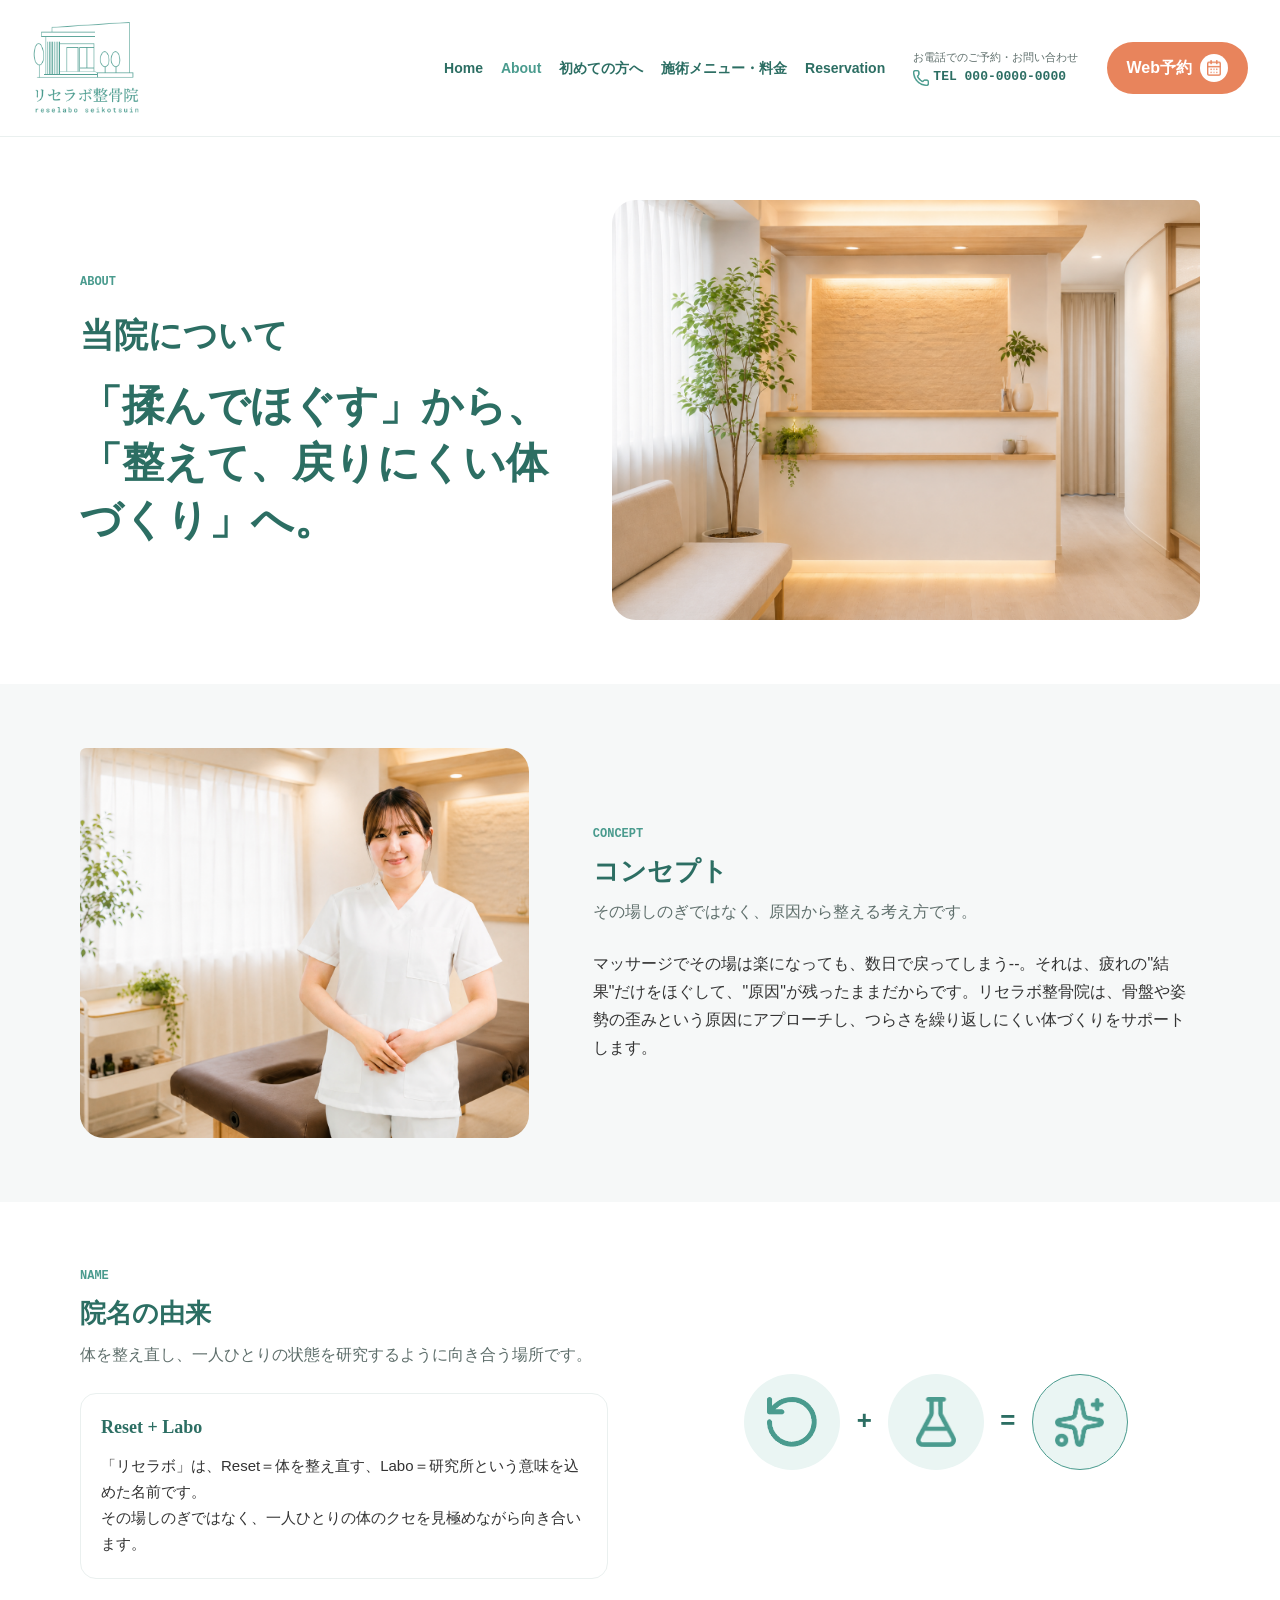
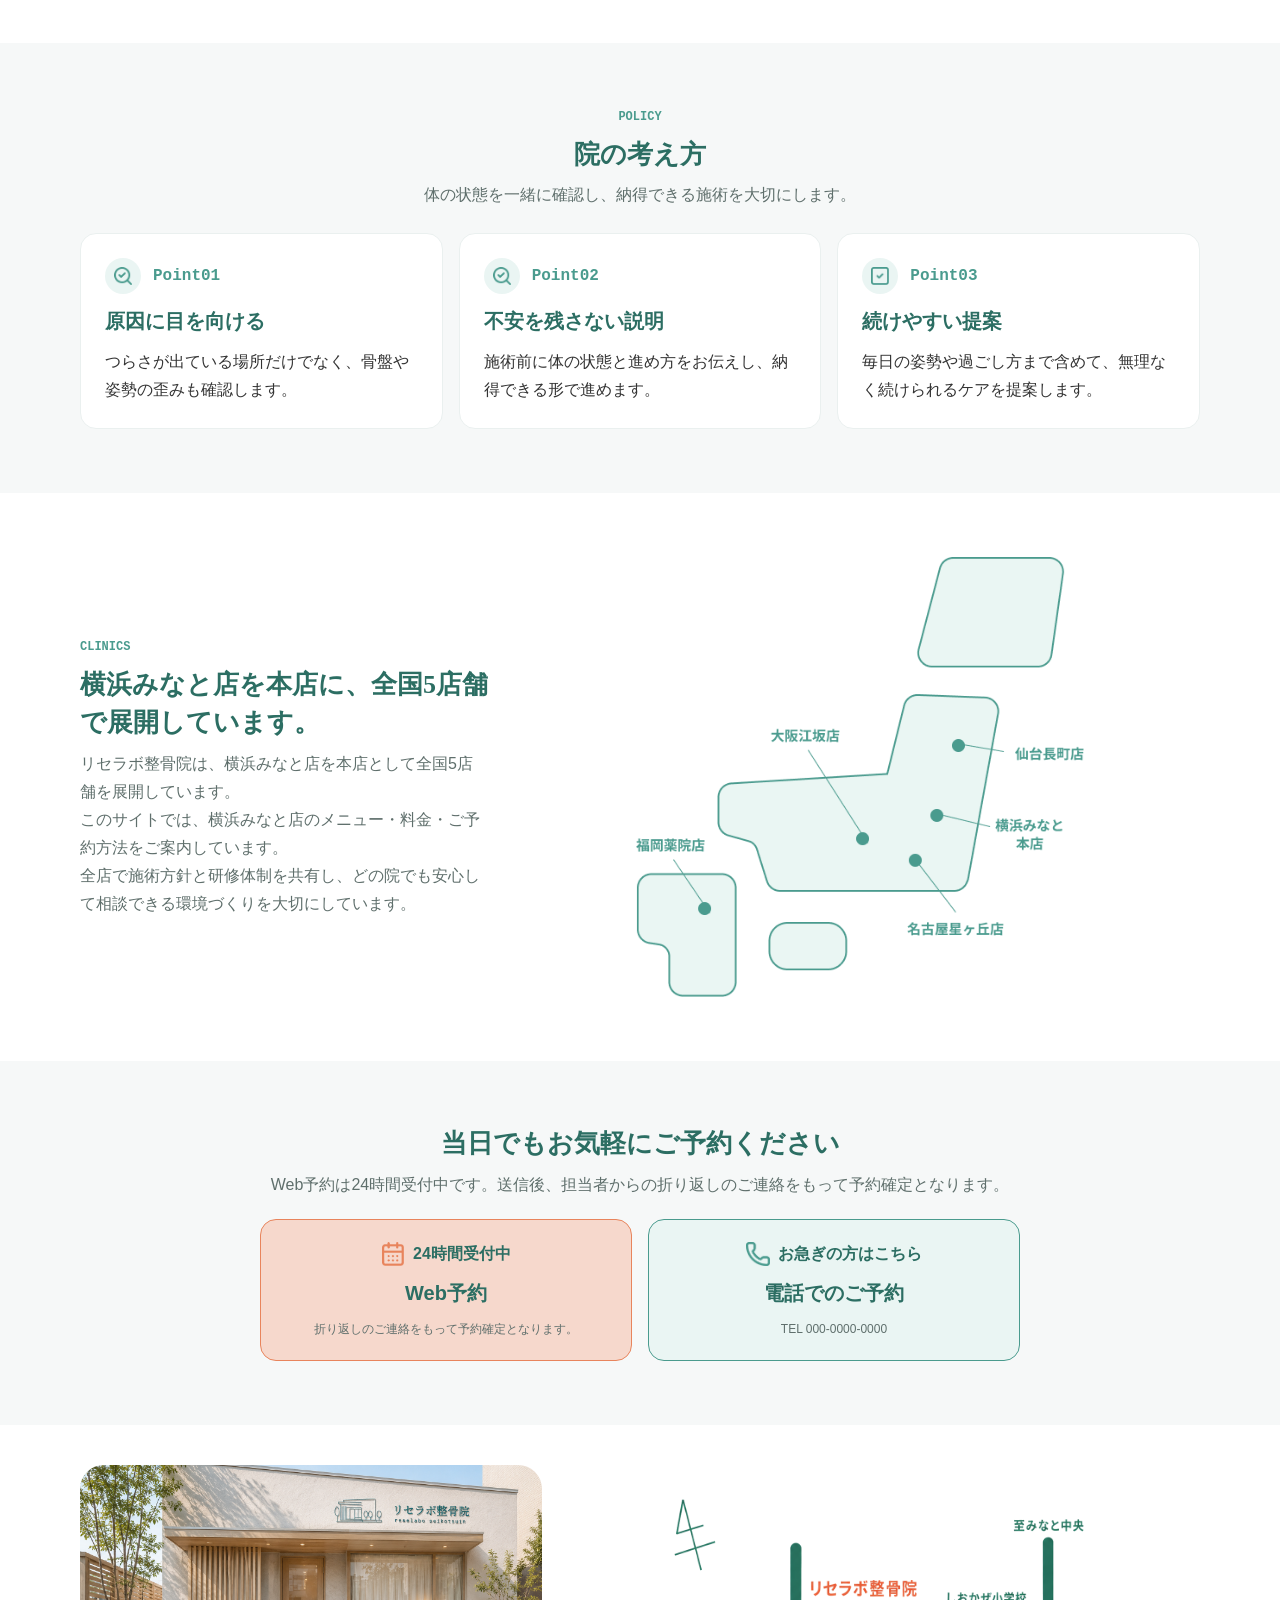
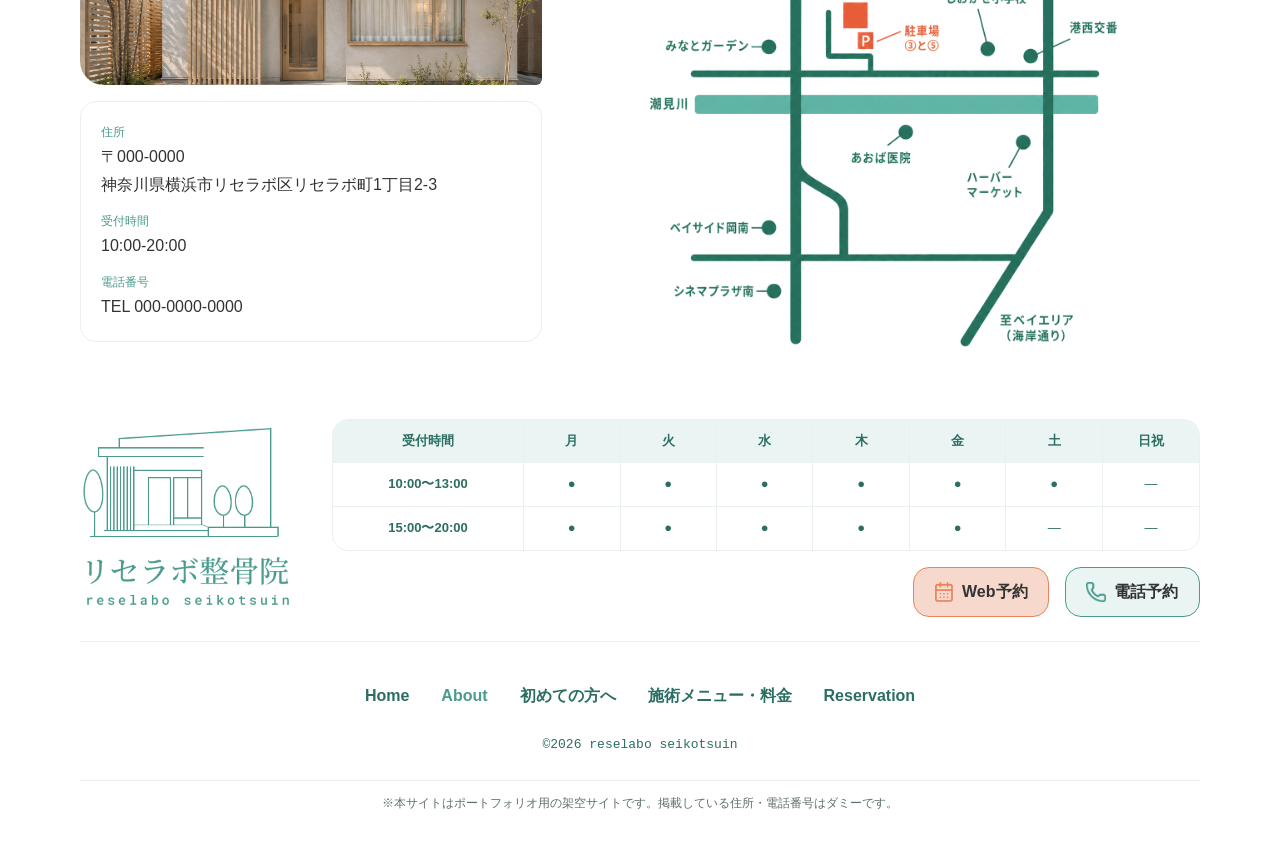
==== about.html @ 58d39042 "Add Reselabo portfolio website" ====
<!doctype html>
<html lang="ja">
  <head>
    <meta charset="UTF-8" />
    <meta name="viewport" content="width=device-width, initial-scale=1.0" />
    <meta
      name="description"
      content="リセラボ整骨院 横浜みなと店の考え方、院名の由来、全国5店舗展開についてご案内します。"
    />
    <title>当院について | リセラボ整骨院</title>
    <link rel="stylesheet" href="styles.css" />
  </head>
  <body data-page="about">
    <a class="skip-link" href="#main">本文へ移動</a>
    <div id="site-header"></div>

    <main id="main">
      <section class="about-hero section section-base" aria-labelledby="about-hero-title">
        <div class="page-container about-hero__inner">
          <img
            src="assets/images/clinic/interior.png"
            alt="明るく落ち着いた院内の受付と待合スペース"
            class="about-hero__image"
          />
          <div class="about-hero__content">
            <p class="eyebrow">ABOUT</p>
            <h1 id="about-hero-title" class="page-title">当院について</h1>
            <p class="about-hero__catch">
              「揉んでほぐす」から、<br />
              「整えて、戻りにくい体づくり」へ。
            </p>
          </div>
        </div>
      </section>

      <section class="section section-subtle about-concept" aria-labelledby="concept-title">
        <div class="page-container about-split about-split--image-last">
          <div class="section-stack">
            <div class="section-title">
              <p class="eyebrow">CONCEPT</p>
              <h2 id="concept-title">コンセプト</h2>
              <p>その場しのぎではなく、原因から整える考え方です。</p>
            </div>
            <p class="body-copy">
              マッサージでその場は楽になっても、数日で戻ってしまう--。それは、疲れの"結果"だけをほぐして、"原因"が残ったままだからです。リセラボ整骨院は、骨盤や姿勢の歪みという原因にアプローチし、つらさを繰り返しにくい体づくりをサポートします。
            </p>
          </div>
          <img
            src="assets/images/service/practitioner_profile.png"
            alt="施術者が落ち着いた表情でこちらを見ているプロフィール写真"
            class="section-image about-concept__image"
          />
        </div>
      </section>

      <section class="section section-base name-origin" aria-labelledby="name-origin-title">
        <div class="page-container name-origin__inner">
          <div class="section-stack name-origin__text">
            <div class="section-title">
              <p class="eyebrow">NAME</p>
              <h2 id="name-origin-title">院名の由来</h2>
              <p>体を整え直し、一人ひとりの状態を研究するように向き合う場所です。</p>
            </div>
            <article class="simple-card">
              <h3>Reset + Labo</h3>
              <p>
                「リセラボ」は、Reset＝体を整え直す、Labo＝研究所という意味を込めた名前です。<br />
                その場しのぎではなく、一人ひとりの体のクセを見極めながら向き合います。
              </p>
            </article>
          </div>
          <div class="formula" aria-label="Reset と Labo を組み合わせた院名の意味">
            <span class="formula__circle" aria-hidden="true"><img class="icon icon--formula" src="assets/images/icons/icon-reset.png" alt="" /></span>
            <span class="formula__symbol">+</span>
            <span class="formula__circle" aria-hidden="true"><img class="icon icon--formula" src="assets/images/icons/icon-labo.png" alt="" /></span>
            <span class="formula__symbol">=</span>
            <span class="formula__circle formula__circle--outlined" aria-hidden="true"><img class="icon icon--formula" src="assets/images/icons/icon-sparkles.png" alt="" /></span>
          </div>
        </div>
      </section>

      <section class="section section-subtle philosophy" aria-labelledby="philosophy-title">
        <div class="page-container section-stack">
          <div class="section-title section-title--center">
            <p class="eyebrow">POLICY</p>
            <h2 id="philosophy-title">院の考え方</h2>
            <p>体の状態を一緒に確認し、納得できる施術を大切にします。</p>
          </div>
          <div class="card-grid card-grid--three">
            <article class="reason-card">
              <p class="card-label"><span class="card-icon" aria-hidden="true"><img class="icon icon--card" src="assets/images/icons/icon-search-check.png" alt="" /></span>Point01</p>
              <h3>原因に目を向ける</h3>
              <p>つらさが出ている場所だけでなく、骨盤や姿勢の歪みも確認します。</p>
            </article>
            <article class="reason-card">
              <p class="card-label"><span class="card-icon" aria-hidden="true"><img class="icon icon--card" src="assets/images/icons/icon-search-check.png" alt="" /></span>Point02</p>
              <h3>不安を残さない説明</h3>
              <p>施術前に体の状態と進め方をお伝えし、納得できる形で進めます。</p>
            </article>
            <article class="reason-card">
              <p class="card-label"><span class="card-icon" aria-hidden="true"><img class="icon icon--card" src="assets/images/icons/icon-check-box.png" alt="" /></span>Point03</p>
              <h3>続けやすい提案</h3>
              <p>毎日の姿勢や過ごし方まで含めて、無理なく続けられるケアを提案します。</p>
            </article>
          </div>
        </div>
      </section>

      <section class="section section-base stores" aria-labelledby="stores-title">
        <div class="page-container stores__inner">
          <div class="section-title stores__text">
            <p class="eyebrow">CLINICS</p>
            <h2 id="stores-title">横浜みなと店を本店に、全国5店舗で展開しています。</h2>
            <p>
              リセラボ整骨院は、横浜みなと店を本店として全国5店舗を展開しています。<br />
              このサイトでは、横浜みなと店のメニュー・料金・ご予約方法をご案内しています。<br />
              全店で施術方針と研修体制を共有し、どの院でも安心して相談できる環境づくりを大切にしています。
            </p>
          </div>
          <figure class="stores-map">
            <picture>
              <source media="(min-width: 1024px)" srcset="assets/images/store_map_pc.png" />
              <img
                src="assets/images/store_map_sp.png"
                alt="横浜みなと店、名古屋星ヶ丘店、大阪江坂店、福岡薬院店、仙台長町店の全国5店舗を示した日本地図"
              />
            </picture>
            <figcaption>横浜みなと店を本店とし、全国5店舗で同じ品質のケアをお届けしています。</figcaption>
          </figure>
        </div>
      </section>

      <section class="section section-subtle reservation-cta" aria-labelledby="about-reservation-title">
        <div class="page-container reservation-cta__inner">
          <div class="section-title section-title--center">
            <h2 id="about-reservation-title">当日でもお気軽にご予約ください</h2>
            <p>Web予約は24時間受付中です。送信後、担当者からの折り返しのご連絡をもって予約確定となります。</p>
          </div>
          <div class="reservation-options">
            <a class="reservation-option reservation-option--web" href="reservation.html">
              <span class="reservation-option__meta"><img class="icon icon--reservation-option" src="assets/images/icons/icon-calendar.png" alt="" aria-hidden="true" /><span>24時間受付中</span></span>
              <strong>Web予約</strong>
              <small>折り返しのご連絡をもって予約確定となります。</small>
            </a>
            <a class="reservation-option reservation-option--phone" href="tel:0000000000">
              <span class="reservation-option__meta"><img class="icon icon--reservation-option" src="assets/images/icons/icon-phone.png" alt="" aria-hidden="true" /><span>お急ぎの方はこちら</span></span>
              <strong>電話でのご予約</strong>
              <small>TEL 000-0000-0000</small>
            </a>
          </div>
        </div>
      </section>

      <section class="section section-base access" aria-labelledby="access-title">
        <div class="page-container access__inner">
          <div class="access__main">
            <div class="section-title">
              <p class="eyebrow">ACCESS</p>
              <h2 id="access-title">アクセス</h2>
            </div>
            <img
              src="assets/images/clinic/exterior.png"
              alt="リセラボ整骨院 横浜みなと店の外観"
              class="section-image section-image--access"
            />
            <div class="clinic-info">
              <p><span>住所</span>〒000-0000<br />神奈川県横浜市リセラボ区リセラボ町1丁目2-3</p>
              <p><span>受付時間</span>10:00-20:00</p>
              <p><span>電話番号</span>TEL 000-0000-0000</p>
            </div>
          </div>
          <img
            src="assets/images/reselabo_map_transparent.png"
            alt="リセラボ整骨院 横浜みなと店周辺の簡易地図"
            class="map-image"
          />
        </div>
      </section>

      <section class="section section-subtle hours" aria-labelledby="hours-title">
        <div class="page-container section-stack">
          <div class="section-title">
            <p class="eyebrow">INFORMATION</p>
            <h2 id="hours-title">受付時間とお電話でのご相談</h2>
          </div>
          <div class="hours-table-wrap">
            <table class="hours-table" aria-label="受付時間">
              <thead>
                <tr>
                  <th scope="col">受付時間</th>
                  <th scope="col">月</th>
                  <th scope="col">火</th>
                  <th scope="col">水</th>
                  <th scope="col">木</th>
                  <th scope="col">金</th>
                  <th scope="col">土</th>
                  <th scope="col">日祝</th>
                </tr>
              </thead>
              <tbody>
                <tr>
                  <th scope="row">10:00〜13:00</th>
                  <td>●</td>
                  <td>●</td>
                  <td>●</td>
                  <td>●</td>
                  <td>●</td>
                  <td>●</td>
                  <td>—</td>
                </tr>
                <tr>
                  <th scope="row">15:00〜20:00</th>
                  <td>●</td>
                  <td>●</td>
                  <td>●</td>
                  <td>●</td>
                  <td>●</td>
                  <td>—</td>
                  <td>—</td>
                </tr>
              </tbody>
            </table>
          </div>
          <a class="phone-block" href="tel:0000000000">TEL 000-0000-0000</a>
        </div>
      </section>
    </main>

    <div id="site-footer"></div>
    <div id="fixed-cta"></div>
    <script src="scripts.js"></script>
  </body>
</html>
---- styles.css ----
:root {
  --color-bg-base: #ffffff;
  --color-bg-subtle: #f6f8f8;
  --color-bg-card: #ffffff;
  --color-text-primary: #333333;
  --color-text-secondary: #5f6f6c;
  --color-border-default: #dce6e4;
  --color-border-soft: #eaf0ef;
  --color-brand-primary: #4a9b8e;
  --color-brand-dark: #2c6e63;
  --color-brand-cta: #e8845c;
  --color-brand-on-primary: #ffffff;
  --color-brand-soft: #eaf5f3;
  --color-marker-cta-soft: #f6d8cc;
  --font-title: "Noto Serif JP", "Source Han Serif VF", "Yu Mincho", serif;
  --font-body: "Noto Sans JP", "Hiragino Sans", "Yu Gothic", sans-serif;
  --font-en: "Roboto Mono", "SFMono-Regular", Consolas, monospace;
  --space-1: 4px;
  --space-2: 8px;
  --space-3: 12px;
  --space-4: 16px;
  --space-5: 20px;
  --space-6: 24px;
  --space-8: 32px;
  --space-10: 40px;
  --space-12: 48px;
  --space-16: 64px;
  --radius-sm: 6px;
  --radius-md: 10px;
  --radius-lg: 16px;
  --radius-xl: 24px;
  --shadow-soft: 0 12px 30px rgba(51, 51, 51, 0.08);
}

* {
  box-sizing: border-box;
}

html {
  scroll-behavior: smooth;
}

body {
  margin: 0;
  color: var(--color-text-primary);
  background: var(--color-bg-base);
  font-family: var(--font-body);
  line-height: 1.75;
}

img {
  display: block;
  max-width: 100%;
  height: auto;
}

a {
  color: inherit;
  text-decoration: none;
}

button,
input,
textarea,
select {
  font: inherit;
}

.skip-link {
  position: fixed;
  top: 8px;
  left: 8px;
  z-index: 1000;
  transform: translateY(-140%);
  border-radius: 999px;
  background: var(--color-brand-dark);
  color: var(--color-brand-on-primary);
  padding: 8px 12px;
}

.skip-link:focus {
  transform: translateY(0);
}

.page-container {
  width: min(100% - 48px, 1120px);
  margin-inline: auto;
}

.section {
  padding-block: var(--space-10);
}

.section-base {
  background: var(--color-bg-base);
}

.section-subtle {
  background: var(--color-bg-subtle);
}

.section-stack {
  display: grid;
  gap: var(--space-6);
}

.eyebrow {
  margin: 0;
  color: var(--color-brand-primary);
  font-family: var(--font-en);
  font-size: 12px;
  font-weight: 700;
  letter-spacing: 0;
}

.section-title {
  display: grid;
  gap: var(--space-2);
}

.section-title--center {
  max-width: 820px;
  margin-inline: auto;
  text-align: center;
}

.section-title h2,
.section-title h3 {
  margin: 0;
  color: var(--color-brand-dark);
  font-family: var(--font-title);
  font-size: 22px;
  line-height: 1.45;
}

.section-title p:not(.eyebrow) {
  margin: 0;
  color: var(--color-text-secondary);
  font-size: 15px;
}

.body-copy,
.section-note {
  margin: 0;
  color: var(--color-text-primary);
  font-size: 15px;
}

.icon {
  display: block;
  flex: 0 0 auto;
  object-fit: contain;
}

.icon--card {
  width: 18px;
  height: 18px;
}

.icon--concern {
  width: 22px;
  height: 22px;
}

.icon--cta {
  width: 20px;
  height: 20px;
}

.icon--formula {
  width: 52%;
  height: 52%;
}

.icon--reservation-option {
  width: 24px;
  height: 24px;
}

.icon--footer-action {
  width: 20px;
  height: 20px;
}

.section-note {
  color: var(--color-text-secondary);
  text-align: center;
}

.button {
  display: inline-flex;
  min-height: 46px;
  align-items: center;
  justify-content: center;
  border-radius: 999px;
  padding: 12px 20px;
  font-weight: 700;
  line-height: 1.2;
}

.button--secondary {
  justify-self: stretch;
  color: var(--color-brand-on-primary);
  background: var(--color-brand-primary);
}

.site-header {
  position: relative;
  z-index: 50;
  background: var(--color-bg-base);
  box-shadow: 0 1px 0 var(--color-border-soft);
}

.site-header__inner {
  display: flex;
  min-height: 176px;
  align-items: center;
  justify-content: space-between;
  gap: var(--space-4);
  width: min(100% - 40px, 1376px);
  margin-inline: auto;
}

.site-header__logo img {
  width: 240px;
  height: 132px;
  object-fit: contain;
}

.hamburger {
  display: inline-flex;
  width: 60px;
  height: 60px;
  flex-direction: column;
  align-items: center;
  justify-content: center;
  gap: 5px;
  border: 0;
  border-radius: 999px;
  background: var(--color-brand-soft);
  color: var(--color-brand-dark);
  cursor: pointer;
}

.hamburger span {
  width: 22px;
  height: 2px;
  border-radius: 999px;
  background: currentColor;
}

@media (max-width: 1023px) {
  .site-header__inner {
    position: relative;
    justify-content: center;
  }

  .site-header__logo {
    display: block;
    margin-inline: auto;
  }

  .site-header__logo img {
    width: clamp(160px, calc(100vw - 160px), 240px);
  }

  .hamburger {
    position: absolute;
    right: 0;
  }
}

.site-nav {
  position: absolute;
  top: calc(100% + 8px);
  right: 20px;
  left: 20px;
  display: grid;
  gap: var(--space-4);
  border: 1px solid var(--color-border-soft);
  border-radius: var(--radius-lg);
  background: var(--color-bg-base);
  padding: var(--space-5);
  box-shadow: var(--shadow-soft);
  opacity: 0;
  pointer-events: none;
  transform: translateY(-8px);
  transition: 180ms ease;
}

.site-nav.is-open {
  opacity: 1;
  pointer-events: auto;
  transform: translateY(0);
}

.site-nav__links {
  display: grid;
  gap: var(--space-4);
  color: var(--color-brand-dark);
  font-weight: 700;
}

.site-nav__links a[aria-current="page"],
.footer-nav a[aria-current="page"] {
  color: var(--color-brand-primary);
}

.site-nav__phone {
  display: grid;
  gap: 2px;
  margin: 0;
  color: var(--color-text-secondary);
  font-family: var(--font-en);
  font-size: 13px;
}

.site-nav__phone-label,
.site-nav__phone-icon,
.site-nav__cta-icon-frame,
.site-nav__cta-icon {
  display: none;
}

.site-nav__cta {
  color: var(--color-brand-on-primary);
  background: var(--color-brand-cta);
}

.hero {
  padding-block: var(--space-10);
}

.hero__inner {
  display: grid;
  gap: var(--space-4);
}

.hero__visual {
  position: relative;
  min-height: 284px;
}

.hero__image {
  width: 100%;
  height: 250px;
  object-fit: cover;
  border-radius: 8px var(--radius-xl) var(--radius-xl) var(--radius-xl);
}

.trust-seals {
  position: absolute;
  right: clamp(4px, 2vw, 8px);
  bottom: 0;
  width: clamp(154px, 44vw, 180px);
}

.trust-seals__deco,
.trust-seals__deco img {
  display: block;
  width: 100%;
}

.trust-seals__labels {
  position: absolute;
  inset-block: 0;
  inset-inline: -2.4%;
  display: grid;
  grid-template-columns: repeat(2, minmax(0, 1fr));
}

.trust-seal {
  display: grid;
  grid-template-rows: auto auto;
  align-content: center;
  justify-items: center;
  gap: 1px;
  margin: 0;
  color: var(--color-brand-dark);
  padding: 10%;
  font-size: 11px;
  line-height: 1.3;
  text-align: center;
}

.trust-seal span,
.trust-seal strong {
  white-space: nowrap;
}

.trust-seal strong {
  display: block;
  font-family: var(--font-title);
  font-size: 16px;
}

.hero__content {
  display: grid;
  gap: var(--space-4);
}

.hero__logo {
  display: none;
}

.hero__title {
  margin: 0;
  color: var(--color-brand-dark);
  font-family: var(--font-title);
  font-size: 28px;
  font-weight: 700;
  line-height: 1.35;
}

.hero__lead {
  margin: 0;
  color: var(--color-brand-dark);
  font-size: 15px;
  font-weight: 700;
  line-height: 1.6;
}

.text-marker {
  -webkit-box-decoration-break: clone;
  box-decoration-break: clone;
  padding-inline: 0.05em;
  background-repeat: no-repeat;
  background-position: left calc(100% + 2px);
  background-size: 100% 38%;
}

.marker-copy {
  margin: 0;
  color: var(--color-brand-dark);
  font-weight: 700;
}

.text-marker--base {
  background-image: linear-gradient(var(--color-brand-soft), var(--color-brand-soft));
}

.text-marker--subtle {
  background-image: linear-gradient(var(--color-marker-cta-soft), var(--color-marker-cta-soft));
}

.split-layout {
  display: grid;
  gap: var(--space-8);
}

.section-image,
.wide-image,
.map-image {
  width: 100%;
  object-fit: cover;
}

.section-image {
  height: 232px;
}

.section-image--concern {
  border-radius: var(--radius-xl) var(--radius-sm) var(--radius-xl) var(--radius-xl);
}

.section-image--first,
.wide-image {
  border-radius: var(--radius-sm) var(--radius-xl) var(--radius-xl) var(--radius-xl);
}

.section-image--access {
  border-radius: var(--radius-xl) var(--radius-xl) var(--radius-sm) var(--radius-xl);
}

.concern-list {
  display: grid;
  gap: var(--space-3);
  margin: 0;
  padding: 0;
  list-style: none;
}

.concern-list li {
  display: flex;
  align-items: center;
  gap: var(--space-3);
  border: 1px solid var(--color-border-soft);
  border-radius: var(--radius-lg);
  background: var(--color-bg-card);
  padding: var(--space-4);
  font-size: 15px;
  line-height: 1.65;
}

.face-icon,
.card-icon {
  display: inline-grid;
  flex: 0 0 auto;
  place-items: center;
  width: 36px;
  height: 36px;
  border-radius: 999px;
  background: var(--color-brand-soft);
  overflow: hidden;
}

.card-grid {
  display: grid;
  gap: var(--space-4);
}

.reason-card,
.case-card {
  display: grid;
  gap: var(--space-3);
  border: 1px solid var(--color-border-soft);
  border-radius: var(--radius-lg);
  background: var(--color-bg-card);
  padding: var(--space-5);
}

.card-label {
  display: flex;
  align-items: center;
  gap: var(--space-3);
  margin: 0;
  color: var(--color-brand-primary);
  font-family: var(--font-en);
  font-weight: 700;
}

.reason-card h3,
.case-card h3 {
  margin: 0;
  color: var(--color-brand-dark);
  font-family: var(--font-title);
  font-size: 18px;
  line-height: 1.5;
}

.reason-card p:not(.card-label),
.case-card p:not(.card-label) {
  margin: 0;
  font-size: 15px;
}

.wide-image {
  height: 236px;
}

.reservation-cta__inner {
  display: grid;
  gap: var(--space-5);
}

.reservation-options {
  display: grid;
  gap: var(--space-4);
}

.reservation-option {
  display: grid;
  min-height: 140px;
  place-items: center;
  gap: var(--space-2);
  border-radius: var(--radius-lg);
  padding: var(--space-5);
  text-align: center;
}

.reservation-option--web {
  border: 1px solid var(--color-brand-cta);
  background: var(--color-marker-cta-soft);
}

.reservation-option--phone {
  border: 1px solid var(--color-brand-primary);
  background: var(--color-brand-soft);
}

.reservation-option span {
  color: var(--color-brand-dark);
  font-weight: 700;
}

.reservation-option__meta {
  display: inline-flex;
  align-items: center;
  justify-content: center;
  gap: var(--space-2);
}

.reservation-option strong {
  color: var(--color-brand-dark);
  font-size: 20px;
}

.reservation-option small {
  color: var(--color-text-secondary);
  font-size: 12px;
}

.news-list {
  overflow: hidden;
  border: 1px solid var(--color-border-soft);
  border-radius: var(--radius-lg);
  background: var(--color-bg-card);
}

.news-item {
  display: grid;
  gap: var(--space-2);
  padding: var(--space-4);
  border-bottom: 1px solid var(--color-border-soft);
}

.site-footer__pc-info {
  display: none;
}

.site-footer__sp-info {
  display: grid;
  gap: var(--space-6);
}

.news-item:last-child {
  border-bottom: 0;
}

.news-item__meta {
  display: flex;
  flex-wrap: wrap;
  gap: var(--space-3);
  color: var(--color-text-secondary);
  font-family: var(--font-en);
  font-size: 12px;
}

.news-item__category {
  color: var(--color-brand-primary);
  font-family: var(--font-body);
}

.news-item__title {
  font-size: 15px;
  line-height: 1.6;
}

.access__inner,
.access__main {
  display: grid;
  gap: var(--space-8);
}

.clinic-info {
  display: grid;
  gap: var(--space-3);
  border: 1px solid var(--color-border-soft);
  border-radius: var(--radius-lg);
  background: var(--color-bg-card);
  padding: var(--space-5);
}

.clinic-info p {
  margin: 0;
}

.clinic-info span {
  display: block;
  color: var(--color-brand-primary);
  font-size: 12px;
}

.map-image {
  height: 300px;
  object-fit: contain;
}

.hours-table-wrap {
  width: 100%;
  max-width: 100%;
  overflow: hidden;
  border: 1px solid var(--color-border-soft);
  border-radius: var(--radius-lg);
  background: var(--color-bg-card);
}

.hours-table {
  width: 100%;
  max-width: 100%;
  table-layout: fixed;
  border-collapse: collapse;
  color: var(--color-brand-dark);
  font-size: 10.5px;
  text-align: center;
}

.hours-table th,
.hours-table td {
  border-right: 1px solid var(--color-border-soft);
  border-bottom: 1px solid var(--color-border-soft);
  padding: 8px 1px;
  white-space: nowrap;
}

.hours-table th:first-child {
  width: 30%;
}

.hours-table tr:last-child th,
.hours-table tr:last-child td {
  border-bottom: 0;
}

.hours-table th:last-child,
.hours-table td:last-child {
  border-right: 0;
}

.hours-table thead th {
  background: var(--color-brand-soft);
}

.phone-block {
  display: flex;
  min-height: 66px;
  align-items: center;
  justify-content: center;
  border-radius: var(--radius-lg);
  background: var(--color-brand-soft);
  color: var(--color-brand-dark);
  font-family: var(--font-en);
  font-size: 20px;
  font-weight: 700;
}

.site-footer {
  background: var(--color-bg-base);
  padding-block: var(--space-10);
}

.site-footer__inner {
  display: grid;
  gap: var(--space-6);
  width: min(100% - 48px, 1120px);
  margin-inline: auto;
  text-align: center;
}

.site-footer__logo {
  width: 184px;
  margin-inline: auto;
}

.site-footer__store {
  display: grid;
  gap: var(--space-2);
  color: var(--color-brand-dark);
}

.site-footer__store p {
  margin: 0;
}

.site-footer__phone {
  font-family: var(--font-en);
  font-size: 20px;
  font-weight: 700;
}

.footer-nav {
  display: grid;
  gap: var(--space-4);
  color: var(--color-brand-dark);
  font-weight: 700;
}

.footer-actions {
  display: grid;
  gap: var(--space-4);
}

.footer-action {
  display: flex;
  min-height: 58px;
  align-items: center;
  justify-content: center;
  gap: var(--space-2);
  border-radius: var(--radius-lg);
  font-weight: 700;
}

.footer-action--web {
  border: 1px solid var(--color-brand-cta);
  background: var(--color-marker-cta-soft);
}

.footer-action--phone {
  border: 1px solid var(--color-brand-primary);
  background: var(--color-brand-soft);
}

.site-footer__credit {
  margin: 0;
  color: var(--color-brand-dark);
  font-family: var(--font-en);
  font-size: 13px;
}

.site-footer__demo-note {
  margin: 0;
  border-top: 1px solid var(--color-border-soft);
  padding-top: var(--space-3);
  color: var(--color-text-secondary);
  font-size: 11px;
  line-height: 1.7;
  text-align: center;
}

@media (max-width: 1023px) {
  .site-footer__store {
    font-size: 14px;
    font-weight: 400;
    line-height: 1.65;
  }

  .site-footer__store strong {
    font-weight: 500;
  }

  .site-footer__phone {
    font-size: 18px;
    font-weight: 600;
  }

  .site-footer__sp-info .footer-action {
    font-size: 14px;
    font-weight: 600;
  }

  .footer-nav {
    font-size: 14px;
    font-weight: 500;
  }

  .site-footer__credit {
    font-size: 12px;
  }
}

.fixed-cta {
  position: fixed;
  right: 0;
  bottom: 96px;
  z-index: 40;
  display: flex;
  width: clamp(44px, 12vw, 48px);
  min-height: 124px;
  flex-direction: column;
  align-items: center;
  justify-content: center;
  gap: var(--space-1);
  border-radius: var(--radius-xl) var(--radius-sm) var(--radius-sm) var(--radius-xl);
  background: var(--color-brand-cta);
  color: var(--color-brand-on-primary);
  padding: var(--space-2) 4px;
  box-shadow: 0 2px 6px rgba(51, 51, 51, 0.08);
  font-weight: 700;
  line-height: 1.15;
  text-align: center;
}

.fixed-cta__icon-frame {
  display: inline-grid;
  width: 28px;
  height: 28px;
  flex: 0 0 auto;
  place-items: center;
  border-radius: 999px;
  background: var(--color-bg-base);
}

.fixed-cta__label {
  font-size: 12px;
  writing-mode: vertical-rl;
  text-orientation: upright;
  letter-spacing: 0.04em;
}

.desktop-only,
.desktop-title {
  display: none;
}

.mobile-title {
  display: inline;
}

.about-hero__inner,
.about-split,
.name-origin__inner,
.stores__inner {
  display: grid;
  gap: var(--space-6);
}

.about-hero__image {
  width: 100%;
  height: 240px;
  object-fit: cover;
  border-radius: var(--radius-xl) var(--radius-sm) var(--radius-xl) var(--radius-xl);
}

.about-hero__content {
  display: grid;
  gap: var(--space-5);
}

.page-title {
  margin: 0;
  color: var(--color-brand-dark);
  font-family: var(--font-title);
  font-size: 28px;
  line-height: 1.35;
}

.about-hero__catch {
  margin: 0;
  color: var(--color-brand-dark);
  font-family: var(--font-title);
  font-size: 22px;
  font-weight: 700;
  line-height: 1.55;
}

.about-concept__image {
  height: 230px;
  border-radius: var(--radius-sm) var(--radius-xl) var(--radius-xl) var(--radius-xl);
}

.simple-card {
  display: grid;
  gap: var(--space-3);
  border: 1px solid var(--color-border-soft);
  border-radius: var(--radius-lg);
  background: var(--color-bg-card);
  padding: var(--space-5);
}

.simple-card h3 {
  margin: 0;
  color: var(--color-brand-dark);
  font-family: var(--font-title);
  font-size: 18px;
  line-height: 1.5;
}

.simple-card p {
  margin: 0;
  font-size: 15px;
}

.formula {
  display: flex;
  align-items: center;
  justify-content: center;
  gap: var(--space-2);
}

.formula__circle {
  display: inline-grid;
  width: 58px;
  height: 58px;
  place-items: center;
  border-radius: 999px;
  background: var(--color-brand-soft);
  color: var(--color-brand-primary);
  font-family: var(--font-en);
  font-weight: 700;
}

.formula__circle--outlined {
  border: 1px solid var(--color-brand-primary);
}

.formula__symbol {
  color: var(--color-brand-dark);
  font-family: var(--font-en);
  font-size: 18px;
  font-weight: 700;
}

.stores-map {
  display: grid;
  gap: var(--space-3);
  margin: 0;
  border: 0;
  border-radius: 0;
  background: transparent;
  padding: 0;
  overflow: visible;
}

.stores-map img {
  width: 100%;
  aspect-ratio: 1;
  object-fit: contain;
}

.stores-map figcaption {
  width: min(100% - 48px, 294px);
  margin-inline: auto;
  color: var(--color-text-secondary);
  font-size: 13px;
  line-height: 1.6;
  text-align: center;
}

/* First visit page: mobile-first page-specific layout. */
.first-visit-page .visit-hero__inner,
.first-visit-page .visit-split {
  display: grid;
  gap: var(--space-6);
}

.first-visit-page .visit-hero__image,
.first-visit-page .visit-image {
  width: 100%;
  height: 240px;
  object-fit: cover;
  border-radius: var(--radius-xl) var(--radius-sm) var(--radius-xl) var(--radius-xl);
}

.first-visit-page .visit-hero__content {
  display: grid;
  gap: var(--space-4);
}

.first-visit-page .visit-hero__catch {
  margin: 0;
  color: var(--color-brand-dark);
  font-family: var(--font-title);
  font-size: 22px;
  font-weight: 700;
  line-height: 1.55;
}

.first-visit-page .visit-image--welcome {
  border-radius: var(--radius-sm) var(--radius-xl) var(--radius-xl) var(--radius-xl);
}

.first-visit-page .visit-image--gentle {
  border-radius: var(--radius-xl) var(--radius-xl) var(--radius-sm) var(--radius-xl);
}

.flow-list {
  display: grid;
  gap: var(--space-4);
  margin: 0;
  padding: 0;
  list-style: none;
}

.flow-item {
  display: grid;
  gap: var(--space-3);
  border: 1px solid var(--color-border-soft);
  border-radius: var(--radius-lg);
  background: var(--color-bg-card);
  padding: var(--space-5);
}

.flow-item__number {
  margin: 0;
  color: var(--color-brand-primary);
  font-family: var(--font-en);
  font-size: 12px;
  font-weight: 700;
}

.flow-item__header {
  display: flex;
  align-items: center;
  gap: var(--space-3);
}

.flow-item__body {
  display: grid;
  gap: var(--space-2);
}

.icon--flow {
  width: 36px;
  height: 36px;
}

.flow-item h3,
.visit-info-card h3,
.visit-note-card h3 {
  margin: 0;
  color: var(--color-brand-dark);
  font-family: var(--font-title);
  font-size: 18px;
  line-height: 1.5;
}

.flow-item p:not(.flow-item__number),
.visit-info-card p,
.visit-note-card p {
  margin: 0;
  font-size: 15px;
}

.visit-card-list {
  display: grid;
  gap: var(--space-4);
}

.visit-info-card,
.visit-note-card {
  display: grid;
  gap: var(--space-2);
  border: 1px solid var(--color-border-soft);
  border-radius: var(--radius-lg);
  background: var(--color-bg-card);
  padding: var(--space-5);
}

.first-visit-page .visit-duration .visit-note-card {
  text-align: center;
}

.visit-check-list {
  display: grid;
  gap: var(--space-3);
  margin: 0;
  padding: 0;
  list-style: none;
}

.visit-check-list li {
  display: grid;
  grid-template-columns: 20px minmax(0, 1fr);
  align-items: start;
  gap: var(--space-3);
  border-radius: var(--radius-lg);
  background: var(--color-brand-soft);
  padding: var(--space-4);
  font-size: 15px;
}

.visit-check-list li::before {
  content: "";
  width: 20px;
  height: 20px;
  background: url("assets/images/icons/icon-circle-check.png") center / contain no-repeat;
}

.first-visit-page .visit-image--frequency {
  border-radius: var(--radius-sm) var(--radius-xl) var(--radius-xl) var(--radius-xl);
}

.qa-list {
  display: grid;
  gap: var(--space-3);
}

.qa-item {
  overflow: hidden;
  border: 1px solid var(--color-border-soft);
  border-radius: var(--radius-lg);
  background: var(--color-bg-card);
}

.qa-item__question {
  margin: 0;
  padding: var(--space-4);
  color: var(--color-brand-dark);
  font-family: var(--font-body);
  font-size: 15px;
  font-weight: 700;
  line-height: 1.6;
}

.qa-item__answer {
  border-top: 1px solid var(--color-border-soft);
  padding: var(--space-4);
}

.qa-item__answer p {
  margin: 0;
  font-size: 15px;
}

/* Menu and price page: mobile-first page-specific layout. */
.menu-price-page .menu-price-hero__inner,
.menu-price-page .menu-price-split {
  display: grid;
  gap: var(--space-6);
}

.menu-price-page .menu-price-hero__image,
.menu-price-page .menu-price-image {
  width: 100%;
  height: 230px;
  object-fit: cover;
  border-radius: var(--radius-xl) var(--radius-sm) var(--radius-xl) var(--radius-xl);
}

.menu-price-page .menu-price-hero__content {
  display: grid;
  gap: var(--space-4);
}

.menu-price-page .menu-price-hero__catch {
  margin: 0;
  color: var(--color-brand-dark);
  font-family: var(--font-title);
  font-size: 22px;
  font-weight: 700;
  line-height: 1.55;
}

.menu-price-page .menu-price-image--insurance,
.menu-price-page .menu-price-image--flow {
  height: 210px;
}

.insurance-case-list {
  display: grid;
  gap: var(--space-3);
  margin: 0;
  padding: 0;
  list-style: none;
}

.insurance-case-list li {
  display: grid;
  grid-template-columns: 24px minmax(0, 1fr);
  align-items: start;
  gap: var(--space-3);
  border: 1px solid var(--color-border-soft);
  border-radius: var(--radius-lg);
  background: var(--color-bg-card);
  padding: var(--space-4);
  font-size: 15px;
}

.icon--insurance-case {
  width: 24px;
  height: 24px;
}

.menu-price-note {
  margin: 0;
  color: var(--color-text-secondary);
  font-size: 13px;
  line-height: 1.7;
}

.price-table-wrap {
  width: 100%;
  max-width: 100%;
  overflow: hidden;
  border: 1px solid var(--color-border-default);
  border-radius: var(--radius-lg);
  background: var(--color-bg-card);
}

.price-table {
  width: 100%;
  max-width: 100%;
  table-layout: fixed;
  border-collapse: collapse;
  font-size: 13px;
  line-height: 1.55;
}

.price-table th,
.price-table td {
  border-right: 1px solid var(--color-border-soft);
  border-bottom: 1px solid var(--color-border-soft);
  padding: var(--space-3);
  text-align: left;
  overflow-wrap: anywhere;
}

.price-table th:first-child {
  width: 39%;
  color: var(--color-brand-dark);
}

.price-table thead th {
  background: var(--color-brand-soft);
  font-weight: 700;
}

.price-table th:last-child,
.price-table td:last-child {
  border-right: 0;
}

.price-table tbody tr:last-child th,
.price-table tbody tr:last-child td {
  border-bottom: 0;
}

.treatment-menu-list {
  display: grid;
  gap: var(--space-5);
}

.treatment-menu-card {
  display: grid;
  align-content: center;
  gap: var(--space-3);
  min-height: 340px;
  border: 1px solid var(--color-border-soft);
  border-radius: var(--radius-lg);
  background: var(--color-bg-card);
  padding: var(--space-5);
}

.treatment-menu-card h3 {
  margin: 0;
  color: var(--color-brand-dark);
  font-family: var(--font-title);
  font-size: 20px;
}

.treatment-menu-card p:not(.eyebrow) {
  margin: 0;
  font-size: 15px;
}

.treatment-menu-card__lead {
  color: var(--color-brand-dark);
  font-weight: 700;
}

/* Reservation page: mobile-first page-specific layout. */
.reservation-page .reservation-hero__inner,
.reservation-page .reservation-web__inner,
.reservation-page .phone-reservation__inner {
  display: grid;
  gap: var(--space-6);
}

.reservation-page .reservation-hero__image {
  width: 100%;
  height: 230px;
  object-fit: cover;
  border-radius: var(--radius-xl) var(--radius-sm) var(--radius-xl) var(--radius-xl);
}

.reservation-page .reservation-hero__content {
  display: grid;
  gap: var(--space-5);
  padding-right: clamp(24px, 7vw, 32px);
}

.reservation-page .reservation-demo-note {
  width: min(100%, 720px);
  margin: 0 auto;
  border: 1px solid var(--color-border-soft);
  border-radius: var(--radius-md);
  background: var(--color-brand-soft);
  padding: var(--space-3) var(--space-4);
  color: var(--color-text-secondary);
  font-size: 13px;
  line-height: 1.7;
}

.reservation-page .reservation-hero__title {
  margin: 0;
  color: var(--color-brand-dark);
  font-family: var(--font-title);
  font-size: 28px;
  line-height: 1.45;
}

.reservation-page .reservation-form,
.reservation-page .reservation-form-card,
.reservation-page .reservation-field {
  display: grid;
  min-width: 0;
}

.reservation-page .reservation-form {
  gap: var(--space-5);
}

.reservation-page .reservation-form-card {
  gap: 18px;
  border: 1px solid var(--color-border-soft);
  border-radius: var(--radius-lg);
  background: var(--color-bg-card);
  padding: var(--space-5);
}

.reservation-page .reservation-field {
  gap: var(--space-2);
}

.reservation-page .reservation-label-row {
  display: flex;
  min-width: 0;
  align-items: center;
  gap: var(--space-2);
}

.reservation-page .reservation-label-row label {
  color: var(--color-brand-dark);
  font-size: 15px;
  font-weight: 700;
}

.reservation-page .reservation-required {
  flex: 0 0 auto;
  border-radius: var(--radius-sm);
  background: var(--color-brand-soft);
  color: var(--color-brand-primary);
  padding: 3px var(--space-2);
  font-size: 12px;
  font-weight: 700;
  line-height: 1.4;
}

.reservation-page .reservation-control {
  display: block;
  width: 100%;
  max-width: 100%;
  min-width: 0;
  min-height: 52px;
  border: 1px solid var(--color-border-default);
  border-radius: var(--radius-md);
  background: var(--color-bg-card);
  color: var(--color-text-primary);
  padding: 0 var(--space-4);
  font-size: 16px;
  line-height: 1.6;
}

.reservation-page .reservation-control::placeholder {
  color: var(--color-text-secondary);
  opacity: 1;
}

.reservation-page .reservation-control:focus {
  border-color: var(--color-brand-primary);
  outline: 2px solid var(--color-brand-soft);
  outline-offset: 1px;
}

.reservation-page .reservation-control--textarea {
  min-height: 112px;
  padding-block: var(--space-3);
  resize: vertical;
}

.reservation-page .reservation-submit {
  width: 100%;
  min-height: 56px;
  border: 0;
  color: var(--color-brand-on-primary);
  background: var(--color-brand-cta);
  cursor: pointer;
}

.reservation-page .reservation-confirmation {
  display: grid;
  gap: var(--space-4);
  border: 1px solid var(--color-border-soft);
  border-radius: var(--radius-lg);
  background: var(--color-bg-card);
  padding: var(--space-5);
}

.reservation-page .reservation-confirmation h3,
.reservation-page .reservation-confirmation p {
  margin: 0;
}

.reservation-page .reservation-confirmation h3 {
  color: var(--color-brand-dark);
  font-family: var(--font-title);
  font-size: 18px;
}

.reservation-page .reservation-confirmation p {
  color: var(--color-text-secondary);
  font-size: 13px;
}

.reservation-page .phone-reservation__card {
  display: grid;
  gap: var(--space-3);
  border: 1px solid var(--color-border-soft);
  border-radius: var(--radius-lg);
  background: var(--color-bg-card);
  padding: var(--space-5);
  text-align: center;
}

.reservation-page .phone-reservation__card .phone-block {
  min-width: 0;
  gap: var(--space-2);
}

.reservation-page .phone-reservation__icon {
  width: 24px;
  height: 24px;
}

.reservation-page .phone-reservation__card p {
  margin: 0;
  color: var(--color-text-secondary);
  font-size: 14px;
  text-align: center;
}

/* Reservation Complete page: mobile-first page-specific layout. */
.reservation-complete-page .complete-message__inner,
.reservation-complete-page .complete-flow__inner,
.reservation-complete-page .complete-support__inner {
  display: grid;
  gap: var(--space-6);
}

.reservation-complete-page .complete-message__card {
  display: grid;
  gap: var(--space-5);
  border: 1px solid var(--color-border-soft);
  border-radius: var(--radius-xl);
  background: var(--color-bg-card);
  padding: var(--space-6);
  text-align: center;
}

.reservation-complete-page .complete-message__card h1 {
  margin: 0;
  color: var(--color-brand-dark);
  font-family: var(--font-title);
  font-size: 28px;
  line-height: 1.45;
}

.reservation-complete-page .complete-message__body,
.reservation-complete-page .complete-message__note p {
  margin: 0;
}

.reservation-complete-page .complete-message__body {
  color: var(--color-text-primary);
  font-size: 15px;
  line-height: 1.8;
}

.reservation-complete-page .complete-message__note {
  border: 1px solid var(--color-border-soft);
  border-radius: var(--radius-lg);
  background: var(--color-brand-soft);
  padding: var(--space-4);
  color: var(--color-text-primary);
  font-size: 13px;
  line-height: 1.8;
  text-align: left;
}

.reservation-complete-page .complete-demo-note {
  margin: 0;
  color: var(--color-text-secondary);
  font-size: 12px;
  line-height: 1.7;
}

.reservation-complete-page .complete-flow__list {
  display: grid;
  gap: var(--space-4);
  margin: 0;
  padding: 0;
  list-style: none;
}

.reservation-complete-page .complete-flow__item {
  display: grid;
  grid-template-columns: 44px minmax(0, 1fr);
  min-width: 0;
  align-items: center;
  gap: var(--space-4);
  border: 1px solid var(--color-border-soft);
  border-radius: var(--radius-lg);
  background: var(--color-bg-card);
  padding: var(--space-4);
}

.reservation-complete-page .complete-flow__number {
  display: inline-grid;
  width: 44px;
  height: 44px;
  place-items: center;
  border-radius: 999px;
  background: var(--color-brand-soft);
  color: var(--color-brand-dark);
  font-family: var(--font-en);
  font-size: 13px;
  font-weight: 700;
}

.reservation-complete-page .complete-flow__item p {
  min-width: 0;
  margin: 0;
  color: var(--color-brand-dark);
  font-size: 15px;
  font-weight: 600;
  line-height: 1.7;
}

.reservation-complete-page .complete-support__card {
  display: grid;
  justify-items: center;
  gap: var(--space-3);
  border: 1px solid var(--color-border-soft);
  border-radius: var(--radius-lg);
  background: var(--color-brand-soft);
  padding: var(--space-5);
  text-align: center;
}

.reservation-complete-page .complete-support__card .phone-block {
  min-width: 0;
  gap: var(--space-2);
}

.reservation-complete-page .complete-support__icon {
  width: 24px;
  height: 24px;
}

.reservation-complete-page .complete-support__card p {
  margin: 0;
  color: var(--color-text-secondary);
  font-size: 14px;
}

.reservation-complete-page .complete-home-action {
  display: grid;
  justify-items: center;
}

.reservation-complete-page .complete-home-action .button {
  width: 100%;
}

@media (min-width: 768px) {
  .page-container {
    width: min(100% - 80px, 1120px);
  }

  .section {
    padding-block: var(--space-12);
  }

  .card-grid--two,
  .reservation-options {
    grid-template-columns: repeat(2, minmax(0, 1fr));
  }

  .button--secondary {
    justify-self: center;
    min-width: 236px;
  }

  .formula {
    gap: var(--space-4);
  }

  .stores-map {
    justify-self: center;
    width: min(100%, 560px);
  }

  .hours-table {
    font-size: 12px;
  }

  .hours-table th,
  .hours-table td {
    padding: 9px 4px;
  }

  .hours-table th:first-child {
    width: 24%;
  }
}

@media (min-width: 1024px) {
  .top-hero__eyebrow {
    display: none;
  }

  .reservation-page .reservation-hero__content {
    padding-right: 0;
  }

  .section {
    padding-block: var(--space-16);
  }

  .hours-table {
    font-size: 13px;
  }

  .hours-table th,
  .hours-table td {
    padding: 10px 8px;
  }

  .hours-table th:first-child {
    width: 22%;
  }

  .section-title h2,
  .section-title h3 {
    font-size: 26px;
  }

  .section-title p:not(.eyebrow),
  .body-copy,
  .reason-card p:not(.card-label),
  .case-card p:not(.card-label) {
    font-size: 16px;
  }

  .site-header__inner {
    min-height: 136px;
    width: calc(100% - var(--space-16));
    max-width: calc(1376px - var(--space-8));
  }

  .site-header__logo img {
    width: auto;
    height: clamp(80px, 7.2vw, 104px);
  }

  body[data-page="home"] .site-header__logo {
    visibility: hidden;
  }

  .hamburger {
    display: none;
  }

  .site-nav {
    position: static;
    display: flex;
    align-items: center;
    gap: clamp(16px, 2.2vw, 32px);
    border: 0;
    border-radius: 0;
    box-shadow: none;
    opacity: 1;
    pointer-events: auto;
    transform: none;
    padding: 0;
  }

  .site-nav__links {
    display: flex;
    align-items: center;
    gap: clamp(8px, 1.4vw, 24px);
    font-size: clamp(12px, 1.1vw, 14px);
    white-space: nowrap;
  }

  .site-nav__phone {
    font-size: 12px;
  }

  .site-nav__phone--detailed {
    align-items: start;
    gap: var(--space-1);
  }

  .site-nav__phone-label {
    display: block;
    color: var(--color-text-secondary);
    font-family: var(--font-body);
    font-size: 11px;
    line-height: 1.4;
    white-space: nowrap;
  }

  .site-nav__phone-number {
    display: flex;
    align-items: center;
    gap: var(--space-1);
    color: var(--color-brand-dark);
    font-family: var(--font-en);
    font-size: clamp(13px, 1vw, 15px);
    font-weight: 700;
    line-height: 1.3;
    white-space: nowrap;
  }

  .site-nav__phone-icon {
    display: block;
    width: 16px;
    height: 16px;
  }

  .site-nav__phone--detailed .site-nav__phone-hours {
    display: none;
  }

  .site-nav__cta {
    min-width: clamp(120px, 11vw, 180px);
  }

  .site-nav__cta--with-icon {
    gap: var(--space-2);
  }

  .site-nav__cta-icon-frame {
    display: grid;
    width: 28px;
    height: 28px;
    flex: 0 0 28px;
    place-items: center;
    border-radius: 50%;
    background: var(--color-bg-base);
  }

  .site-nav__cta-icon {
    display: block;
    width: 16px;
    height: 16px;
  }

  .hero {
    min-height: 720px;
    display: grid;
    align-items: center;
  }

  .hero__inner {
    grid-template-columns: minmax(0, 0.9fr) minmax(0, 1.1fr);
    align-items: center;
    justify-content: center;
    gap: clamp(var(--space-8), 4vw, var(--space-16));
  }

  .hero__content {
    order: -1;
    gap: var(--space-6);
  }

  .hero__logo {
    display: block;
    width: min(100%, 360px);
    height: 216px;
    object-fit: contain;
  }

  .hero__visual {
    min-height: 540px;
  }

  .hero__image {
    height: 430px;
  }

  .trust-seals {
    right: clamp(16px, 2vw, 24px);
    bottom: clamp(12px, 1.25vw, 18px);
    width: clamp(280px, 30vw, 420px);
  }

  .trust-seals__labels {
    inset-inline: 3.2%;
  }

  .trust-seal {
    font-size: 16px;
    padding: 12%;
  }

  .trust-seal strong {
    font-size: 26px;
  }

  .hero__title {
    font-size: 42px;
  }

  .hero__lead {
    font-size: 18px;
  }

  .split-layout {
    grid-template-columns: 1fr 1fr;
    align-items: center;
    gap: var(--space-16);
  }

  .split-layout--reverse .section-stack {
    order: -1;
  }

  .section-image--concern {
    height: 520px;
  }

  .section-image--first {
    height: 380px;
  }

  .section-image--access {
    height: 280px;
  }

  .card-grid--three {
    grid-template-columns: repeat(3, minmax(0, 1fr));
  }

  .reason-card,
  .case-card {
    padding: var(--space-6);
  }

  .reason-card h3,
  .case-card h3 {
    font-size: 20px;
  }

  .wide-image {
    height: 360px;
  }

  .reservation-cta__inner {
    width: 760px;
  }

  .news-list {
    width: 760px;
    margin-inline: auto;
  }

  .news-item {
    grid-template-columns: 200px 1fr;
    align-items: center;
    gap: var(--space-5);
    padding: var(--space-5);
  }

  .access__inner {
    grid-template-columns: 1fr 1fr;
    align-items: center;
    gap: var(--space-8);
  }

  .map-image {
    height: 472px;
  }

  .hours .page-container {
    max-width: 920px;
  }

  .site-footer {
    padding-block: var(--space-10);
  }

  main > .access,
  main > .hours {
    display: none;
  }

  .site-footer__pc-info {
    display: grid;
    gap: var(--space-8);
    padding-bottom: var(--space-6);
    border-bottom: 1px solid var(--color-border-soft);
  }

  .site-footer__sp-info {
    display: none;
  }

  .site-footer__pc-access {
    display: grid;
    grid-template-columns: minmax(280px, 0.85fr) minmax(0, 1.15fr);
    align-items: start;
    gap: var(--space-8);
  }

  .site-footer__pc-access-left {
    display: grid;
    height: 100%;
    align-content: start;
    gap: var(--space-4);
  }

  .site-footer__exterior {
    width: 100%;
    height: clamp(220px, 17vw, 250px);
    object-fit: cover;
  }

  .site-footer__exterior {
    border-radius: var(--radius-xl) var(--radius-xl) var(--radius-sm) var(--radius-xl);
  }

  .site-footer__map-wrap {
    display: grid;
    width: 100%;
    height: 100%;
    min-height: 0;
    align-self: start;
    place-items: start center;
    padding-inline: var(--space-4);
  }

  .site-footer__map {
    width: 88%;
    height: auto;
    max-height: 100%;
    object-fit: contain;
  }

  .site-footer__pc-middle {
    display: grid;
    grid-template-columns: minmax(180px, 220px) minmax(0, 1fr);
    align-items: center;
    gap: var(--space-8);
  }

  .site-footer__pc-logo {
    width: min(100%, 210px);
  }

  .site-footer__pc-details {
    display: grid;
    min-width: 0;
    gap: var(--space-4);
  }

  .site-footer__pc-contact {
    display: flex;
    align-items: center;
    justify-content: flex-end;
    justify-self: end;
  }

  .site-footer__pc-contact .footer-action {
    min-height: 50px;
  }

  .footer-actions--pc {
    grid-template-columns: repeat(2, minmax(240px, 260px));
    gap: var(--space-4);
  }

  .footer-actions--pc .footer-action {
    padding-inline: var(--space-5);
  }

  .site-footer__inner {
    text-align: left;
  }

  .footer-nav {
    display: flex;
    justify-content: center;
    gap: var(--space-8);
    padding-top: var(--space-4);
  }

  .footer-actions {
    grid-template-columns: repeat(2, minmax(0, 1fr));
  }

  .site-footer__credit {
    text-align: center;
  }

  .site-footer__demo-note {
    font-size: 12px;
  }

  .fixed-cta {
    display: none;
  }

  .desktop-only {
    display: inline;
  }

  .mobile-title {
    display: none;
  }

  .desktop-title {
    display: inline;
  }

  .about-hero__inner {
    grid-template-columns: minmax(0, 0.9fr) minmax(0, 1.1fr);
    align-items: center;
    justify-content: center;
    gap: clamp(var(--space-8), 4vw, var(--space-16));
  }

  .about-hero__content {
    order: -1;
  }

  .about-hero__image {
    height: 420px;
  }

  .page-title {
    font-size: 34px;
  }

  .about-hero__catch {
    font-size: 42px;
    line-height: 1.35;
  }

  .about-split {
    grid-template-columns: minmax(0, 0.85fr) minmax(0, 1.15fr);
    align-items: center;
    gap: var(--space-16);
  }

  .about-split--image-last .section-stack {
    order: 1;
  }

  .about-concept__image {
    height: 390px;
  }

  .name-origin__inner {
    grid-template-columns: minmax(0, 1fr) minmax(0, 1fr);
    align-items: center;
    justify-content: center;
    gap: var(--space-16);
  }

  .formula__circle {
    width: 96px;
    height: 96px;
  }

  .formula__symbol {
    font-size: 26px;
  }

  .stores__inner {
    grid-template-columns: minmax(280px, 0.75fr) minmax(0, 1.25fr);
    align-items: center;
    justify-content: center;
    gap: var(--space-8);
  }

  .stores-map {
    width: min(100%, 720px);
  }

  .stores-map img {
    height: 440px;
    aspect-ratio: auto;
  }

  .stores-map figcaption {
    display: none;
  }

  /* First visit page: desktop layout only. */
  .first-visit-page .visit-hero__inner {
    grid-template-columns: minmax(0, 520px) minmax(0, 1fr);
    align-items: center;
    gap: var(--space-16);
  }

  .first-visit-page .visit-hero__content {
    order: -1;
    max-width: 520px;
    gap: var(--space-5);
  }

  .first-visit-page .visit-hero__image {
    height: 430px;
  }

  .first-visit-page .visit-hero__catch {
    font-size: 34px;
    line-height: 1.4;
  }

  .first-visit-page .visit-welcome .visit-split,
  .first-visit-page .visit-gentle .visit-split {
    grid-template-columns: minmax(0, 1fr) minmax(0, 1fr);
    align-items: center;
    gap: var(--space-16);
  }

  .first-visit-page .visit-welcome .section-stack,
  .first-visit-page .visit-gentle .section-stack {
    max-width: 520px;
  }

  .first-visit-page .visit-welcome .visit-image,
  .first-visit-page .visit-gentle .visit-image {
    height: 360px;
  }

  .first-visit-page .visit-gentle .visit-image {
    order: -1;
  }

  .first-visit-page .visit-flow .section-title,
  .first-visit-page .visit-qa .section-title {
    width: min(100%, 820px);
    margin-inline: auto;
    text-align: center;
  }

  .first-visit-page .flow-list {
    grid-template-columns: repeat(6, minmax(0, 1fr));
    gap: var(--space-6);
  }

  .first-visit-page .flow-item {
    grid-column: span 2;
    align-content: start;
    padding: var(--space-6);
  }

  .first-visit-page .flow-item:nth-child(n + 4) {
    grid-column: span 3;
  }

  .first-visit-page .flow-item h3 {
    font-size: 20px;
  }

  .first-visit-page .flow-item p:not(.flow-item__number) {
    font-size: 16px;
  }

  .first-visit-page .icon--flow {
    width: 44px;
    height: 44px;
  }

  .first-visit-page .visit-preparation .page-container,
  .first-visit-page .visit-duration .page-container,
  .first-visit-page .visit-frequency .page-container {
    justify-items: center;
  }

  .first-visit-page .visit-preparation .section-title,
  .first-visit-page .visit-duration .section-title,
  .first-visit-page .visit-frequency .section-title {
    width: min(100%, 900px);
    text-align: center;
  }

  .first-visit-page .visit-check-list {
    width: min(100%, 720px);
  }

  .first-visit-page .visit-check-list li {
    grid-template-columns: 24px minmax(0, 1fr);
    align-items: center;
    padding: var(--space-5);
    font-size: 16px;
  }

  .first-visit-page .visit-check-list li::before {
    width: 24px;
    height: 24px;
  }

  .first-visit-page .visit-note-card {
    width: min(100%, 900px);
    padding: var(--space-6);
  }

  .first-visit-page .visit-note-card h3 {
    font-size: 20px;
  }

  .first-visit-page .visit-note-card p {
    font-size: 16px;
  }

  .first-visit-page .visit-frequency .body-copy {
    width: min(100%, 900px);
    text-align: center;
  }

  .first-visit-page .visit-image--frequency {
    width: min(100%, 620px);
    height: 320px;
  }

  .first-visit-page .qa-list {
    grid-template-columns: repeat(2, minmax(0, 1fr));
    grid-auto-rows: 1fr;
    gap: var(--space-6);
  }

  .first-visit-page .qa-item {
    display: grid;
    min-height: 168px;
    grid-template-rows: auto 1fr;
  }

  .first-visit-page .qa-item__question,
  .first-visit-page .qa-item__answer p {
    font-size: 16px;
  }

  .first-visit-page .qa-item__question,
  .first-visit-page .qa-item__answer {
    padding: var(--space-5);
  }

  /* Menu and price page: desktop layout only. */
  .menu-price-page .menu-price-hero__inner {
    grid-template-columns: minmax(0, 1.1fr) minmax(0, 0.9fr);
    align-items: center;
    gap: var(--space-16);
  }

  .menu-price-page .menu-price-hero__content {
    order: -1;
    max-width: 610px;
    gap: var(--space-5);
  }

  .menu-price-page .menu-price-hero__image {
    height: 390px;
  }

  .menu-price-page .menu-price-hero__catch {
    font-size: 34px;
    line-height: 1.4;
  }

  .menu-price-page .menu-price-insurance-guide .menu-price-split {
    grid-template-columns: minmax(0, 1.1fr) minmax(0, 0.9fr);
    align-items: center;
    gap: var(--space-16);
  }

  .menu-price-page .menu-price-insurance-guide .section-stack {
    max-width: 620px;
  }

  .menu-price-page .menu-price-image--insurance {
    height: 320px;
  }

  .menu-price-page .menu-price-cases .page-container {
    width: min(100% - 80px, 920px);
  }

  .menu-price-page .menu-price-cases .section-title {
    width: min(100%, 900px);
    margin-inline: auto;
    text-align: center;
  }

  .menu-price-page .insurance-case-list,
  .menu-price-page .menu-price-cases .menu-price-note {
    width: min(100%, 760px);
    margin-inline: auto;
  }

  .menu-price-page .insurance-case-list li {
    grid-template-columns: 28px minmax(0, 1fr);
    align-items: center;
    padding: var(--space-5);
    font-size: 16px;
  }

  .menu-price-page .icon--insurance-case {
    width: 28px;
    height: 28px;
  }

  .menu-price-page .menu-price-table-section .page-container {
    grid-template-columns: minmax(0, 0.93fr) minmax(0, 1fr);
    align-items: center;
    column-gap: var(--space-16);
  }

  .menu-price-page .menu-price-table-section .section-title {
    grid-column: 1;
    grid-row: 1;
  }

  .menu-price-page .menu-price-table-section .price-table-wrap {
    grid-column: 2;
    grid-row: 1 / span 2;
  }

  .menu-price-page .menu-price-table-section .menu-price-note {
    grid-column: 1;
    grid-row: 2;
  }

  .menu-price-page .price-table {
    font-size: 15px;
  }

  .menu-price-page .price-table th,
  .menu-price-page .price-table td {
    padding: var(--space-4);
  }

  .menu-price-page .menu-price-private .section-title,
  .menu-price-page .menu-price-flow .section-title,
  .menu-price-page .menu-price-qa .section-title {
    width: min(100%, 900px);
    margin-inline: auto;
    text-align: center;
  }

  .menu-price-page .treatment-menu-list {
    grid-template-columns: repeat(2, minmax(0, 1fr));
    gap: var(--space-8);
  }

  .menu-price-page .treatment-menu-card {
    min-height: 420px;
    padding: var(--space-6);
  }

  .menu-price-page .treatment-menu-card h3 {
    font-size: 22px;
  }

  .menu-price-page .treatment-menu-card p:not(.eyebrow) {
    font-size: 16px;
  }

  .menu-price-page .menu-price-flow .page-container {
    grid-template-columns: minmax(320px, 420px) minmax(0, 1fr);
    align-items: center;
    column-gap: var(--space-8);
  }

  .menu-price-page .menu-price-flow .section-title {
    grid-column: 1 / -1;
  }

  .menu-price-page .menu-price-image--flow {
    width: 100%;
    height: 430px;
  }

  .menu-price-page .menu-price-flow .flow-list {
    grid-template-columns: repeat(2, minmax(0, 1fr));
    gap: var(--space-5);
  }

  .menu-price-page .menu-price-flow .flow-item {
    align-content: start;
    min-height: 190px;
    padding: var(--space-5);
  }

  .menu-price-page .menu-price-flow .flow-item h3 {
    font-size: 20px;
  }

  .menu-price-page .menu-price-flow .flow-item p:not(.flow-item__number) {
    font-size: 16px;
  }

  .menu-price-page .menu-price-flow .icon--flow {
    width: 40px;
    height: 40px;
  }

  .menu-price-page .menu-price-qa .qa-list {
    grid-template-columns: repeat(2, minmax(0, 1fr));
    grid-auto-rows: 1fr;
    gap: var(--space-5);
  }

  .menu-price-page .menu-price-qa .qa-item {
    display: grid;
    min-height: 150px;
    grid-template-rows: auto 1fr;
  }

  .menu-price-page .menu-price-qa .qa-item__question,
  .menu-price-page .menu-price-qa .qa-item__answer {
    padding: var(--space-5);
  }

  .menu-price-page .menu-price-qa .qa-item__question,
  .menu-price-page .menu-price-qa .qa-item__answer p {
    font-size: 16px;
  }

  /* Reservation page: desktop layout only. */
  .reservation-page .reservation-hero__inner {
    grid-template-columns: minmax(0, 520px) minmax(0, 1fr);
    align-items: center;
    gap: var(--space-16);
  }

  .reservation-page .reservation-hero__content {
    order: -1;
    max-width: 520px;
  }

  .reservation-page .reservation-hero__image {
    height: 420px;
  }

  .reservation-page .reservation-hero__title {
    font-size: 42px;
    line-height: 1.35;
  }

  .reservation-page .reservation-web__inner {
    justify-items: center;
    gap: var(--space-8);
  }

  .reservation-page .reservation-web .section-title {
    width: min(100%, 920px);
    text-align: center;
  }

  .reservation-page .reservation-form {
    width: min(100%, 1040px);
    gap: var(--space-6);
  }

  .reservation-page .reservation-form-card {
    grid-template-columns: repeat(2, minmax(0, 1fr));
    gap: var(--space-6) var(--space-5);
    padding: var(--space-8);
  }

  .reservation-page .reservation-field:nth-child(n + 5) {
    grid-column: 1 / -1;
  }

  .reservation-page .reservation-control--textarea {
    min-height: 132px;
  }

  .reservation-page .reservation-submit {
    width: min(100%, 360px);
    justify-self: center;
  }

  .reservation-page .reservation-confirmation {
    width: min(100%, 860px);
    justify-self: center;
    padding: var(--space-6);
    text-align: center;
  }

  .reservation-page .phone-reservation__inner {
    justify-items: center;
    gap: var(--space-8);
  }

  .reservation-page .phone-reservation .section-title {
    width: min(100%, 860px);
    text-align: center;
  }

  .reservation-page .phone-reservation__card {
    width: min(100%, 760px);
    grid-template-columns: minmax(0, 1fr);
    align-items: center;
    gap: var(--space-6);
    padding: var(--space-6);
  }

  .reservation-page .phone-reservation__card .phone-block {
    min-height: 72px;
  }

  .reservation-page .phone-reservation__card p {
    font-size: 16px;
  }

  /* Reservation Complete page: desktop layout only. */
  .reservation-complete-page .complete-message__inner,
  .reservation-complete-page .complete-flow__inner,
  .reservation-complete-page .complete-support__inner {
    justify-items: center;
    gap: var(--space-8);
  }

  .reservation-complete-page .complete-message__card {
    width: min(100%, 860px);
    padding: var(--space-8);
  }

  .reservation-complete-page .complete-message__card h1 {
    font-size: 34px;
  }

  .reservation-complete-page .complete-message__body {
    font-size: 16px;
  }

  .reservation-complete-page .complete-message__note {
    padding: var(--space-5);
    font-size: 14px;
    text-align: center;
  }

  .reservation-complete-page .complete-flow .section-title,
  .reservation-complete-page .complete-support .section-title {
    width: min(100%, 900px);
    text-align: center;
  }

  .reservation-complete-page .complete-flow__list {
    width: min(100%, 860px);
    gap: var(--space-5);
  }

  .reservation-complete-page .complete-flow__item {
    grid-template-columns: 48px minmax(0, 1fr);
    min-height: 88px;
    gap: var(--space-5);
    padding: var(--space-5);
  }

  .reservation-complete-page .complete-flow__number {
    width: 48px;
    height: 48px;
    font-size: 14px;
  }

  .reservation-complete-page .complete-flow__item p {
    font-size: 16px;
  }

  .reservation-complete-page .complete-support__card {
    width: min(100%, 620px);
    gap: var(--space-4);
    padding: var(--space-6);
  }

  .reservation-complete-page .complete-support__card .phone-block {
    min-height: 64px;
  }

  .reservation-complete-page .complete-support__card p {
    font-size: 16px;
  }

  .reservation-complete-page .complete-home-action {
    width: min(100%, 280px);
  }

  .reservation-complete-page .complete-home-action .button {
    width: 100%;
  }
}
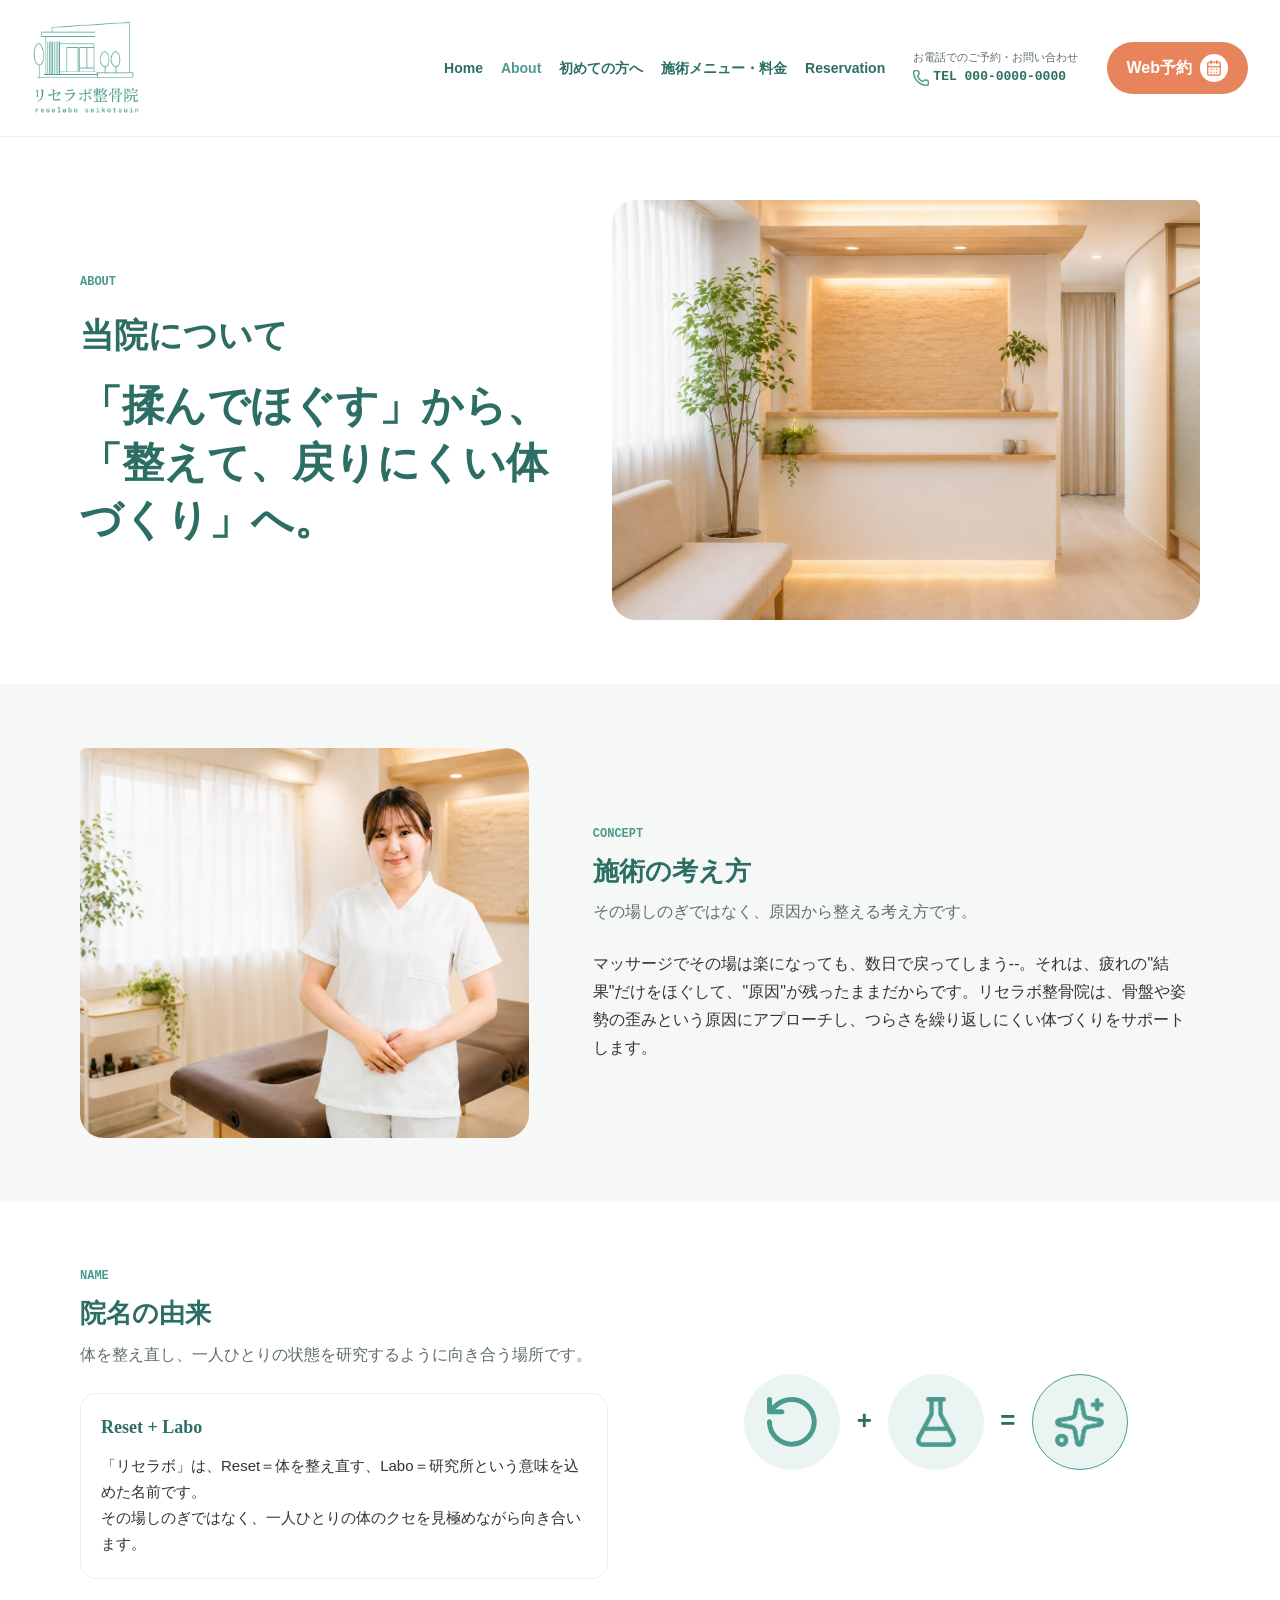
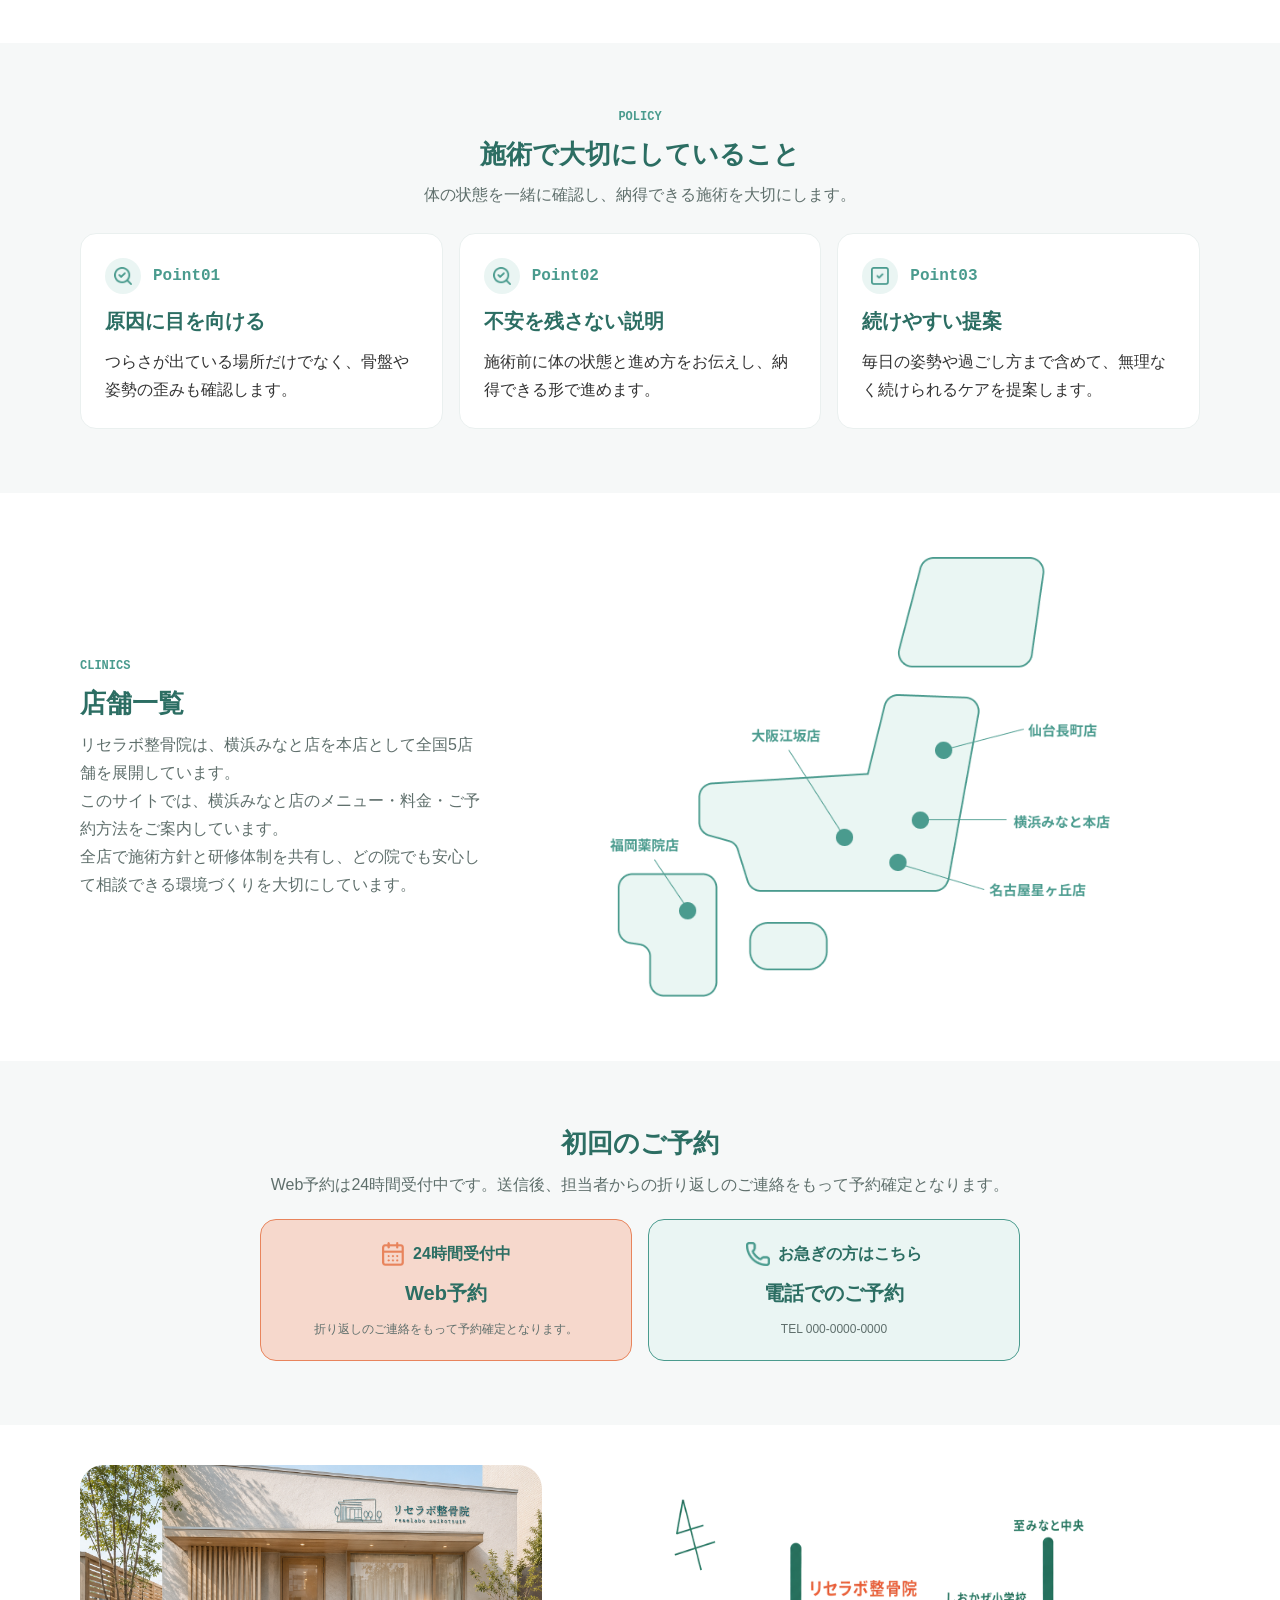
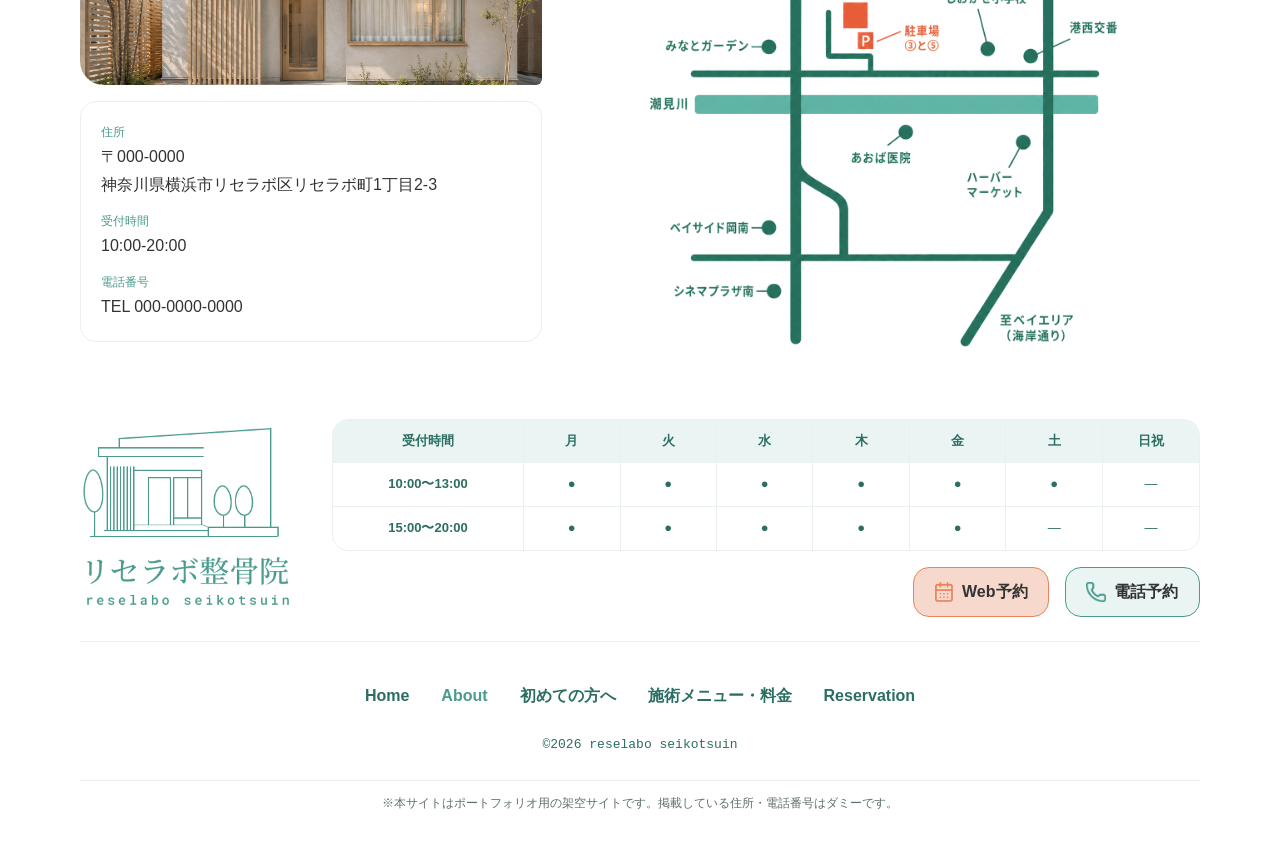
==== commit bfc576c5: "Simplify website section headings" ====
--- a/about.html
+++ b/about.html
@@ -38,7 +38,7 @@
           <div class="section-stack">
             <div class="section-title">
               <p class="eyebrow">CONCEPT</p>
-              <h2 id="concept-title">コンセプト</h2>
+              <h2 id="concept-title">施術の考え方</h2>
               <p>その場しのぎではなく、原因から整える考え方です。</p>
             </div>
             <p class="body-copy">
@@ -83,7 +83,7 @@
         <div class="page-container section-stack">
           <div class="section-title section-title--center">
             <p class="eyebrow">POLICY</p>
-            <h2 id="philosophy-title">院の考え方</h2>
+            <h2 id="philosophy-title">施術で大切にしていること</h2>
             <p>体の状態を一緒に確認し、納得できる施術を大切にします。</p>
           </div>
           <div class="card-grid card-grid--three">
@@ -110,7 +110,7 @@
         <div class="page-container stores__inner">
           <div class="section-title stores__text">
             <p class="eyebrow">CLINICS</p>
-            <h2 id="stores-title">横浜みなと店を本店に、全国5店舗で展開しています。</h2>
+            <h2 id="stores-title">店舗一覧</h2>
             <p>
               リセラボ整骨院は、横浜みなと店を本店として全国5店舗を展開しています。<br />
               このサイトでは、横浜みなと店のメニュー・料金・ご予約方法をご案内しています。<br />
@@ -133,7 +133,7 @@
       <section class="section section-subtle reservation-cta" aria-labelledby="about-reservation-title">
         <div class="page-container reservation-cta__inner">
           <div class="section-title section-title--center">
-            <h2 id="about-reservation-title">当日でもお気軽にご予約ください</h2>
+            <h2 id="about-reservation-title">初回のご予約</h2>
             <p>Web予約は24時間受付中です。送信後、担当者からの折り返しのご連絡をもって予約確定となります。</p>
           </div>
           <div class="reservation-options">
@@ -181,7 +181,7 @@
         <div class="page-container section-stack">
           <div class="section-title">
             <p class="eyebrow">INFORMATION</p>
-            <h2 id="hours-title">受付時間とお電話でのご相談</h2>
+            <h2 id="hours-title">受付時間・電話番号</h2>
           </div>
           <div class="hours-table-wrap">
             <table class="hours-table" aria-label="受付時間">
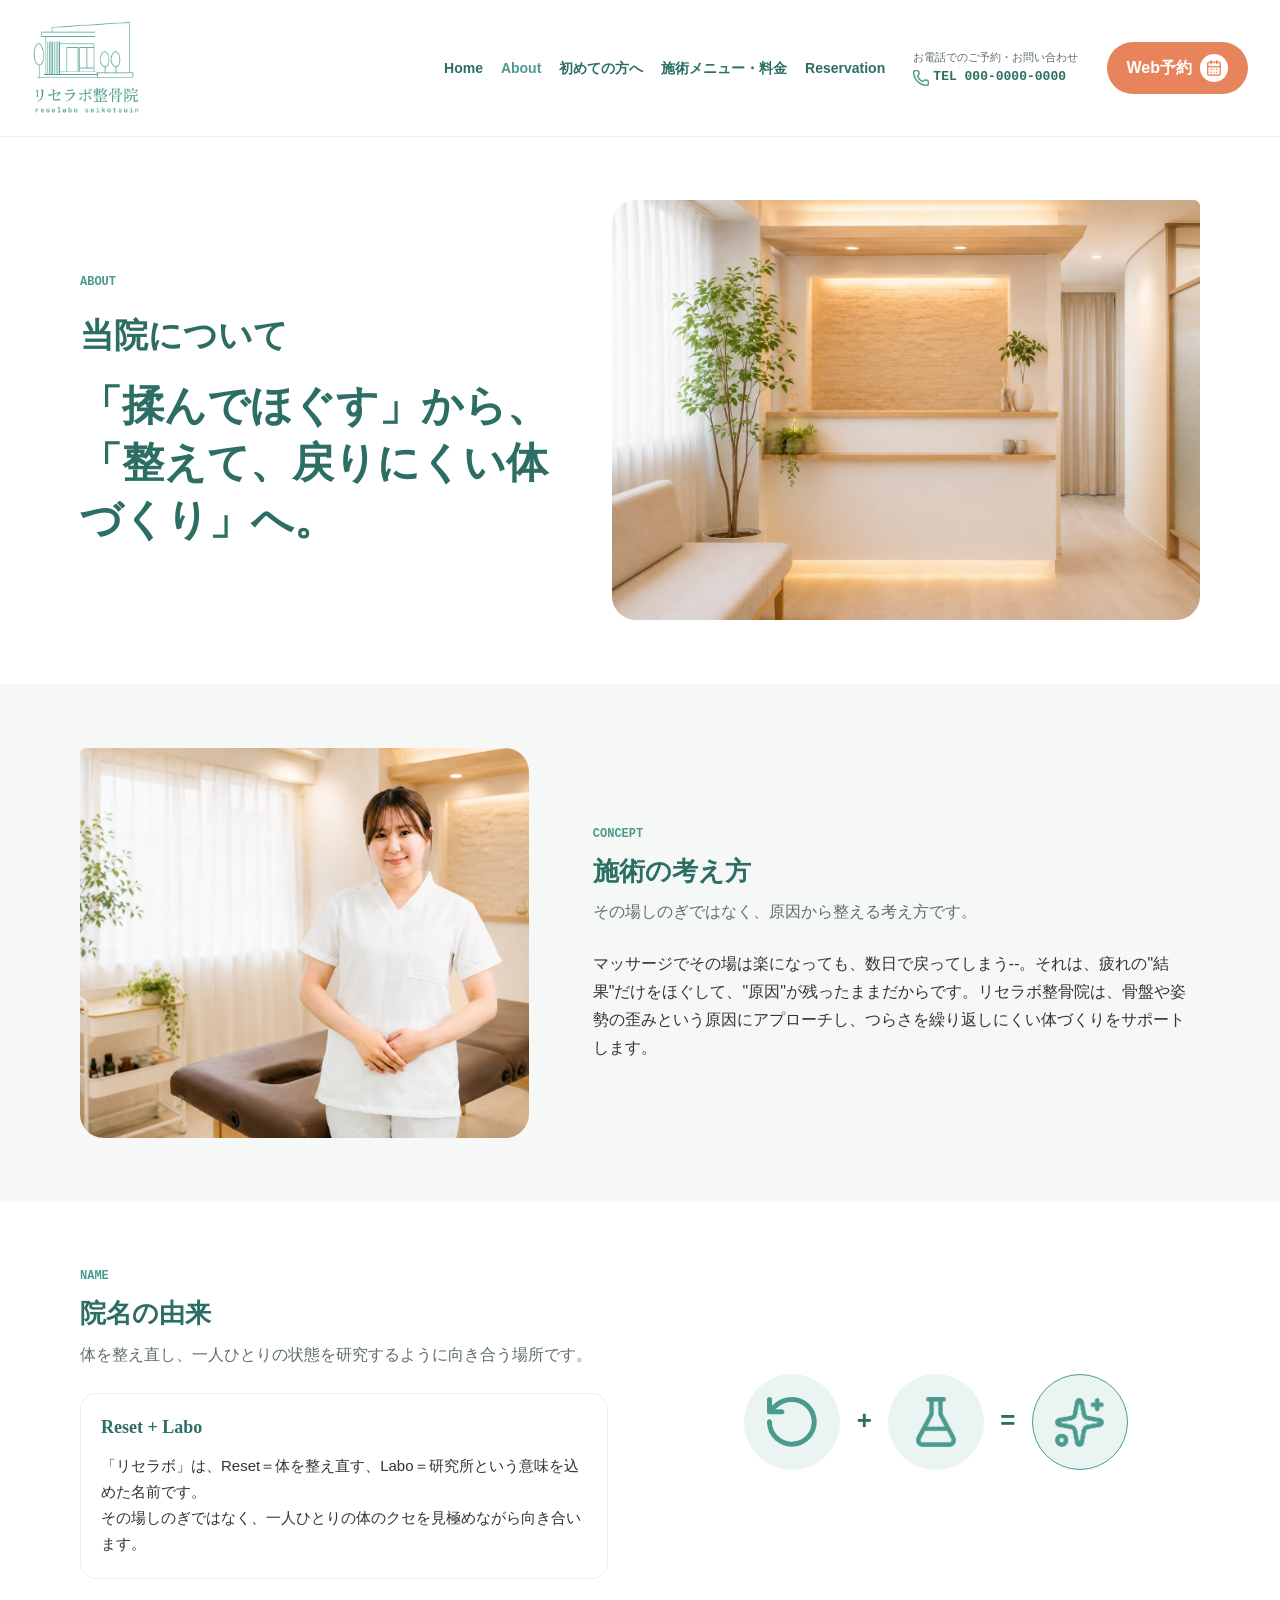
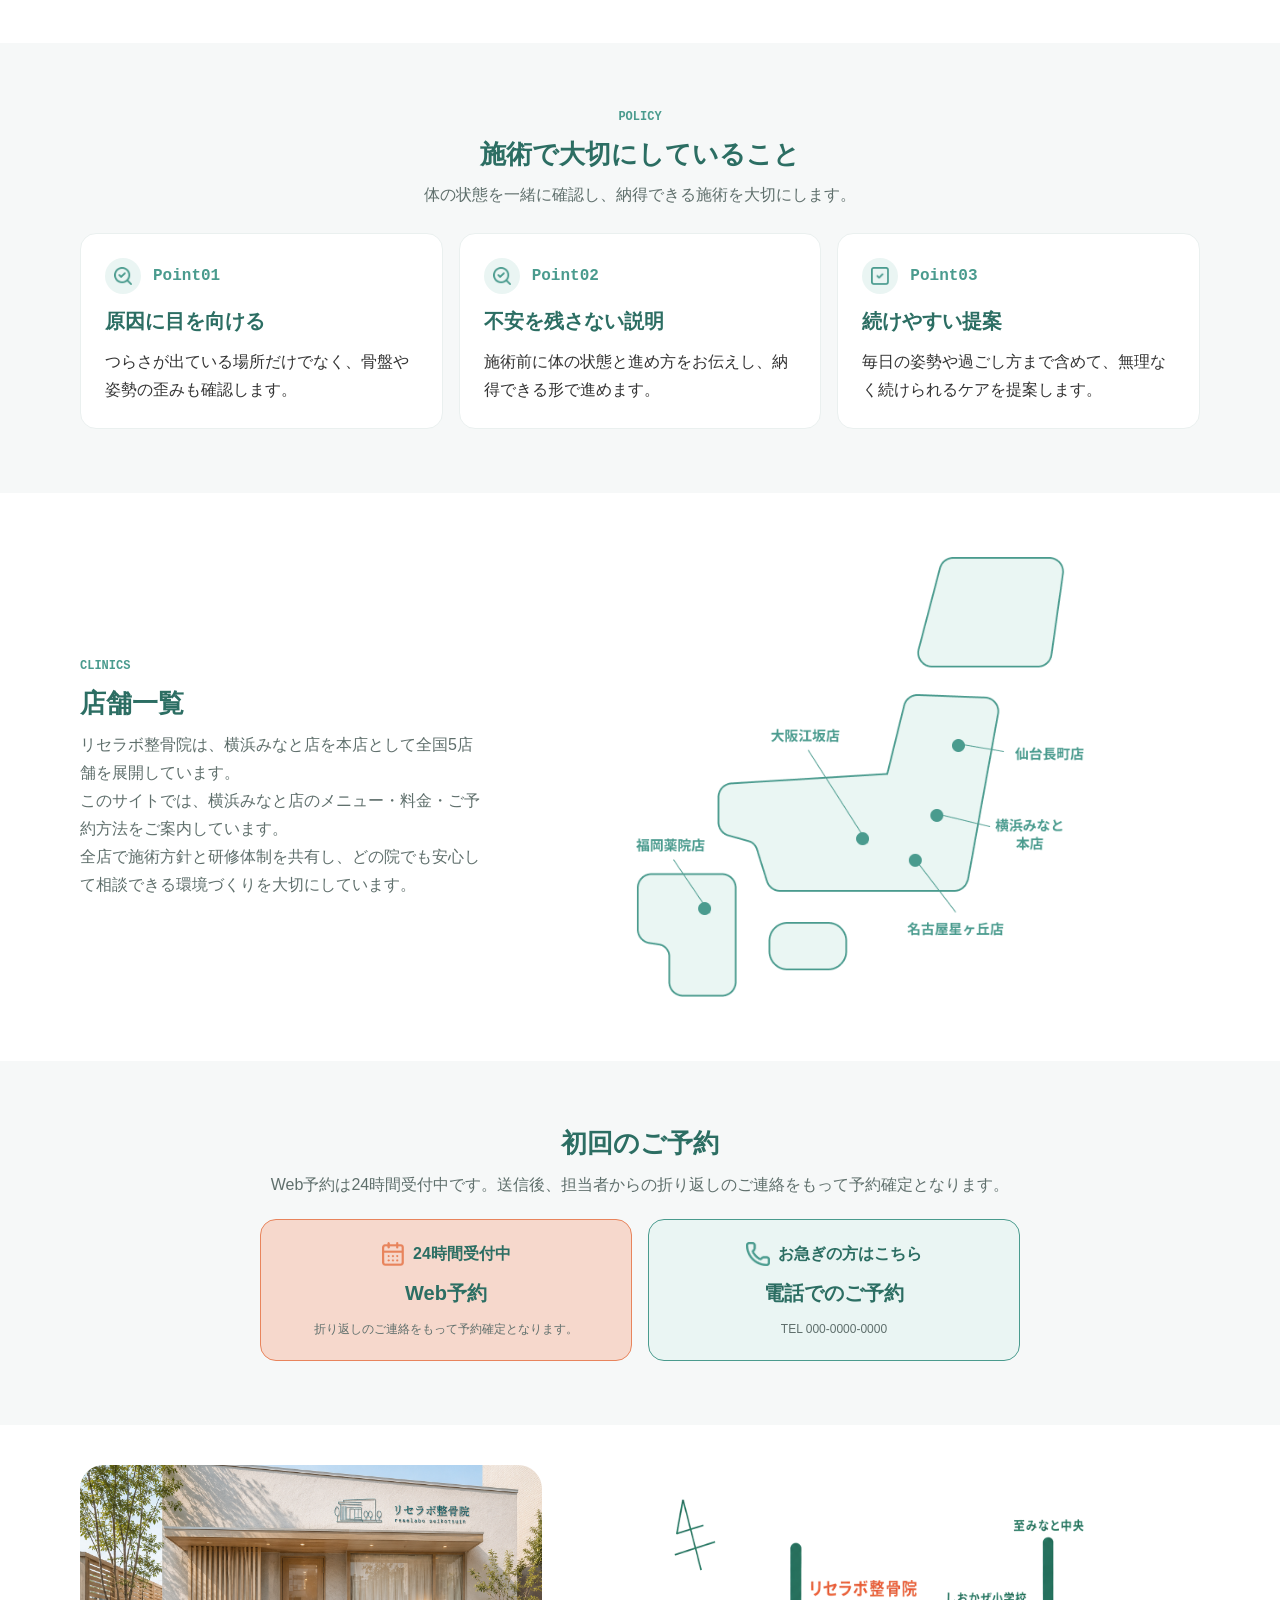
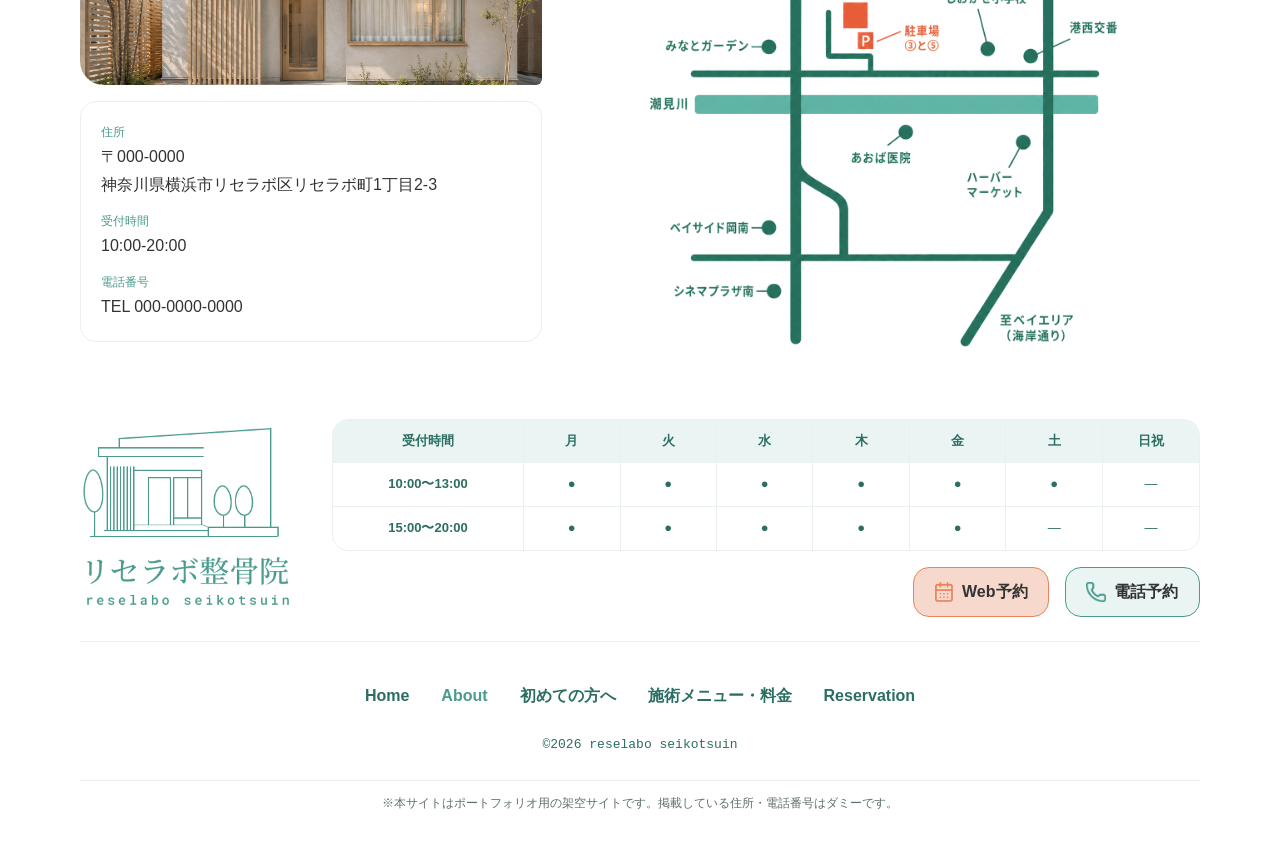
==== commit 8e058a01: "Add social previews and favicon" ====
--- a/about.html
+++ b/about.html
@@ -8,6 +8,18 @@
       content="リセラボ整骨院 横浜みなと店の考え方、院名の由来、全国5店舗展開についてご案内します。"
     />
     <title>当院について | リセラボ整骨院</title>
+    <link rel="icon" type="image/png" sizes="64x64" href="assets/images/common/favicon.png" />
+    <meta property="og:type" content="website" />
+    <meta property="og:locale" content="ja_JP" />
+    <meta property="og:site_name" content="リセラボ整骨院" />
+    <meta property="og:title" content="当院について | リセラボ整骨院" />
+    <meta property="og:description" content="当院についてのページ。リセラボ整骨院はポートフォリオ用の架空サイトです。" />
+    <meta property="og:url" content="https://coconattsu0723.github.io/reselabo/about.html" />
+    <meta property="og:image" content="https://coconattsu0723.github.io/reselabo/assets/images/common/ogp.jpg" />
+    <meta property="og:image:width" content="1200" />
+    <meta property="og:image:height" content="630" />
+    <meta property="og:image:alt" content="施術ベッドで手技を受けている様子" />
+    <meta name="twitter:card" content="summary_large_image" />
     <link rel="stylesheet" href="styles.css" />
   </head>
   <body data-page="about">
